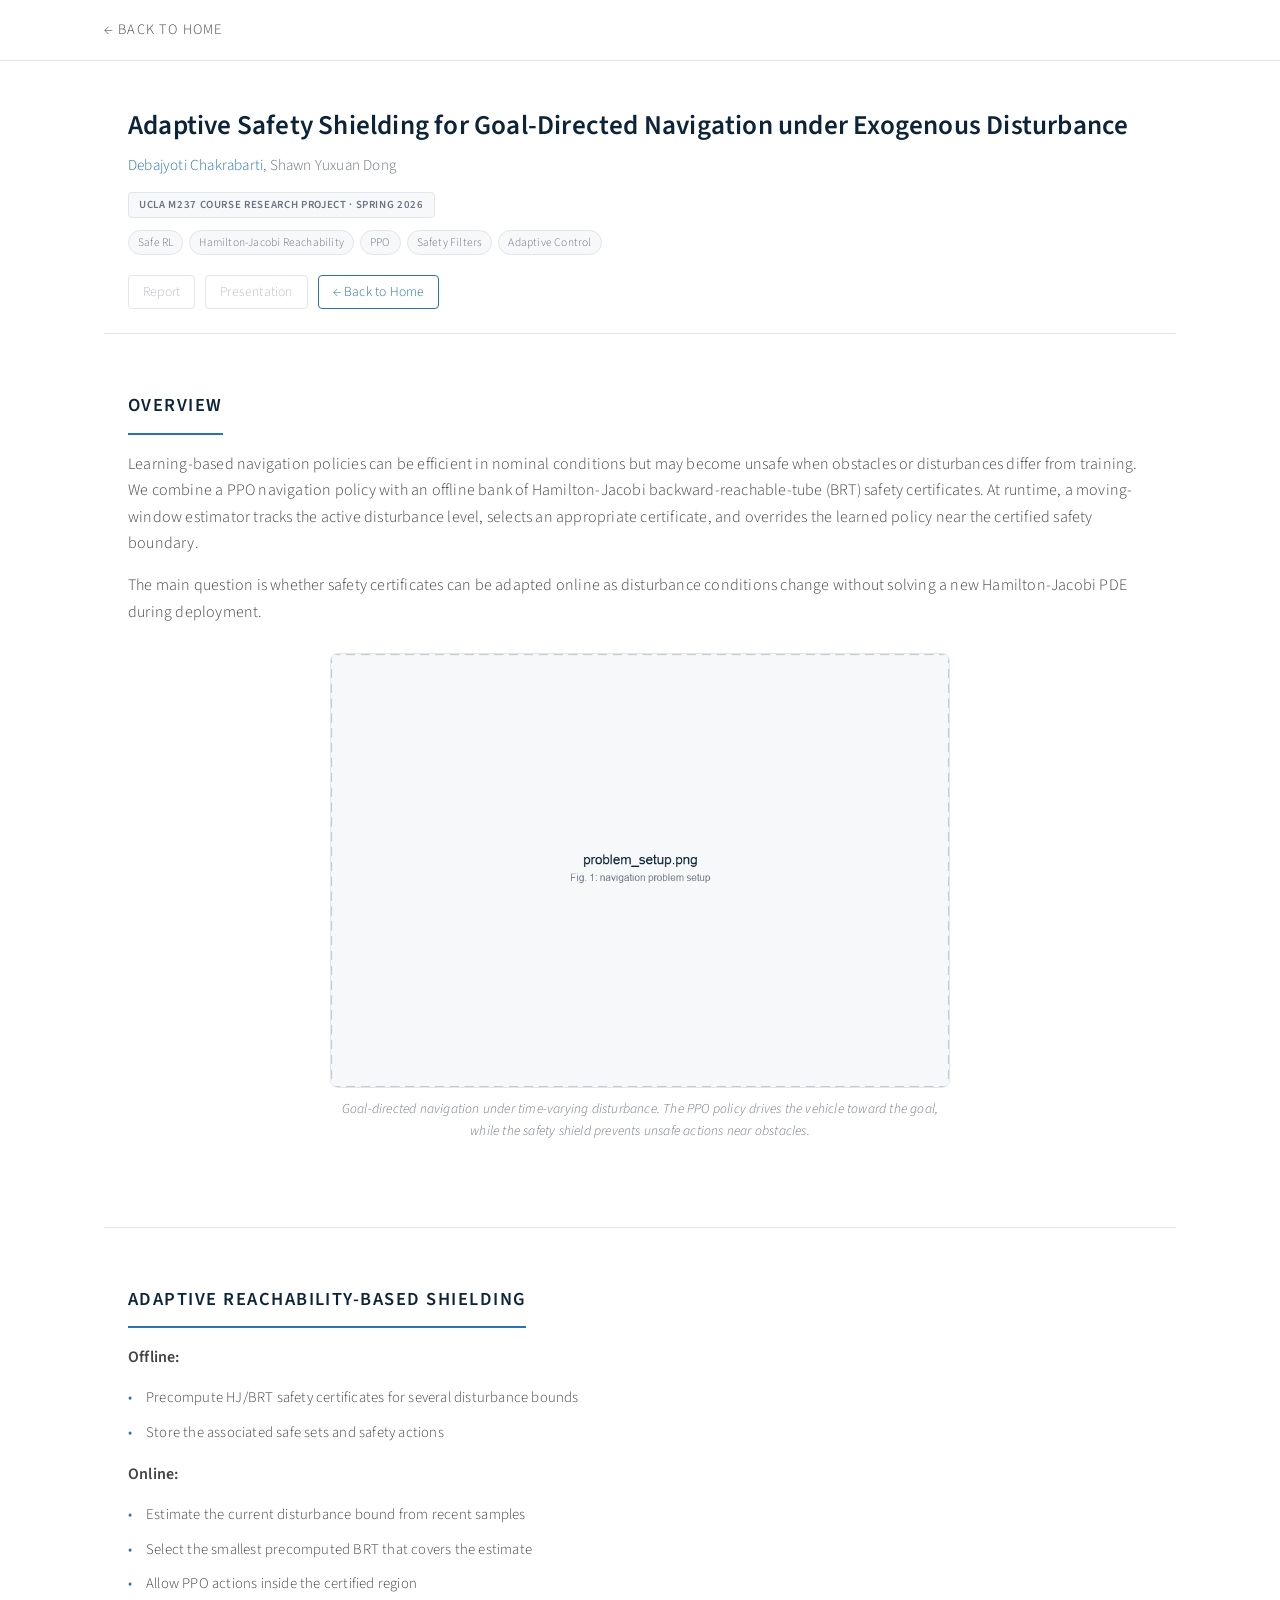
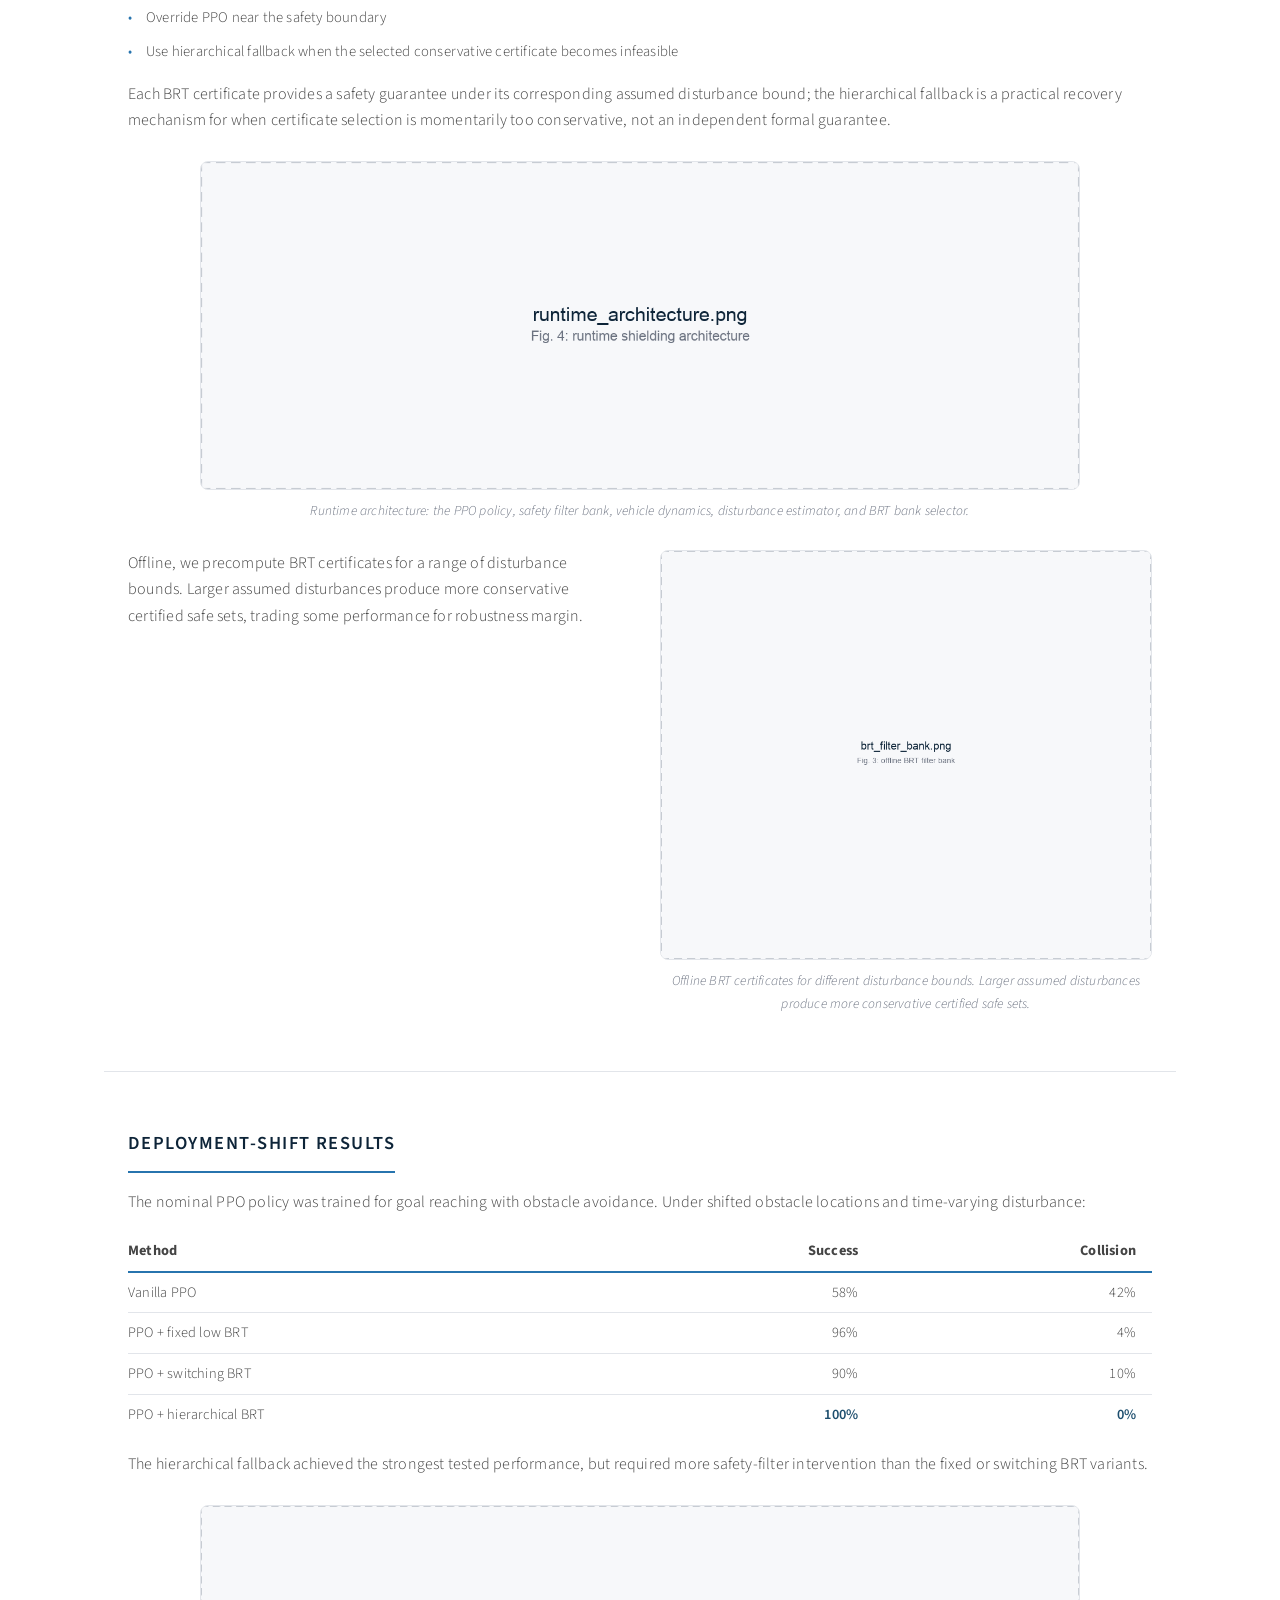
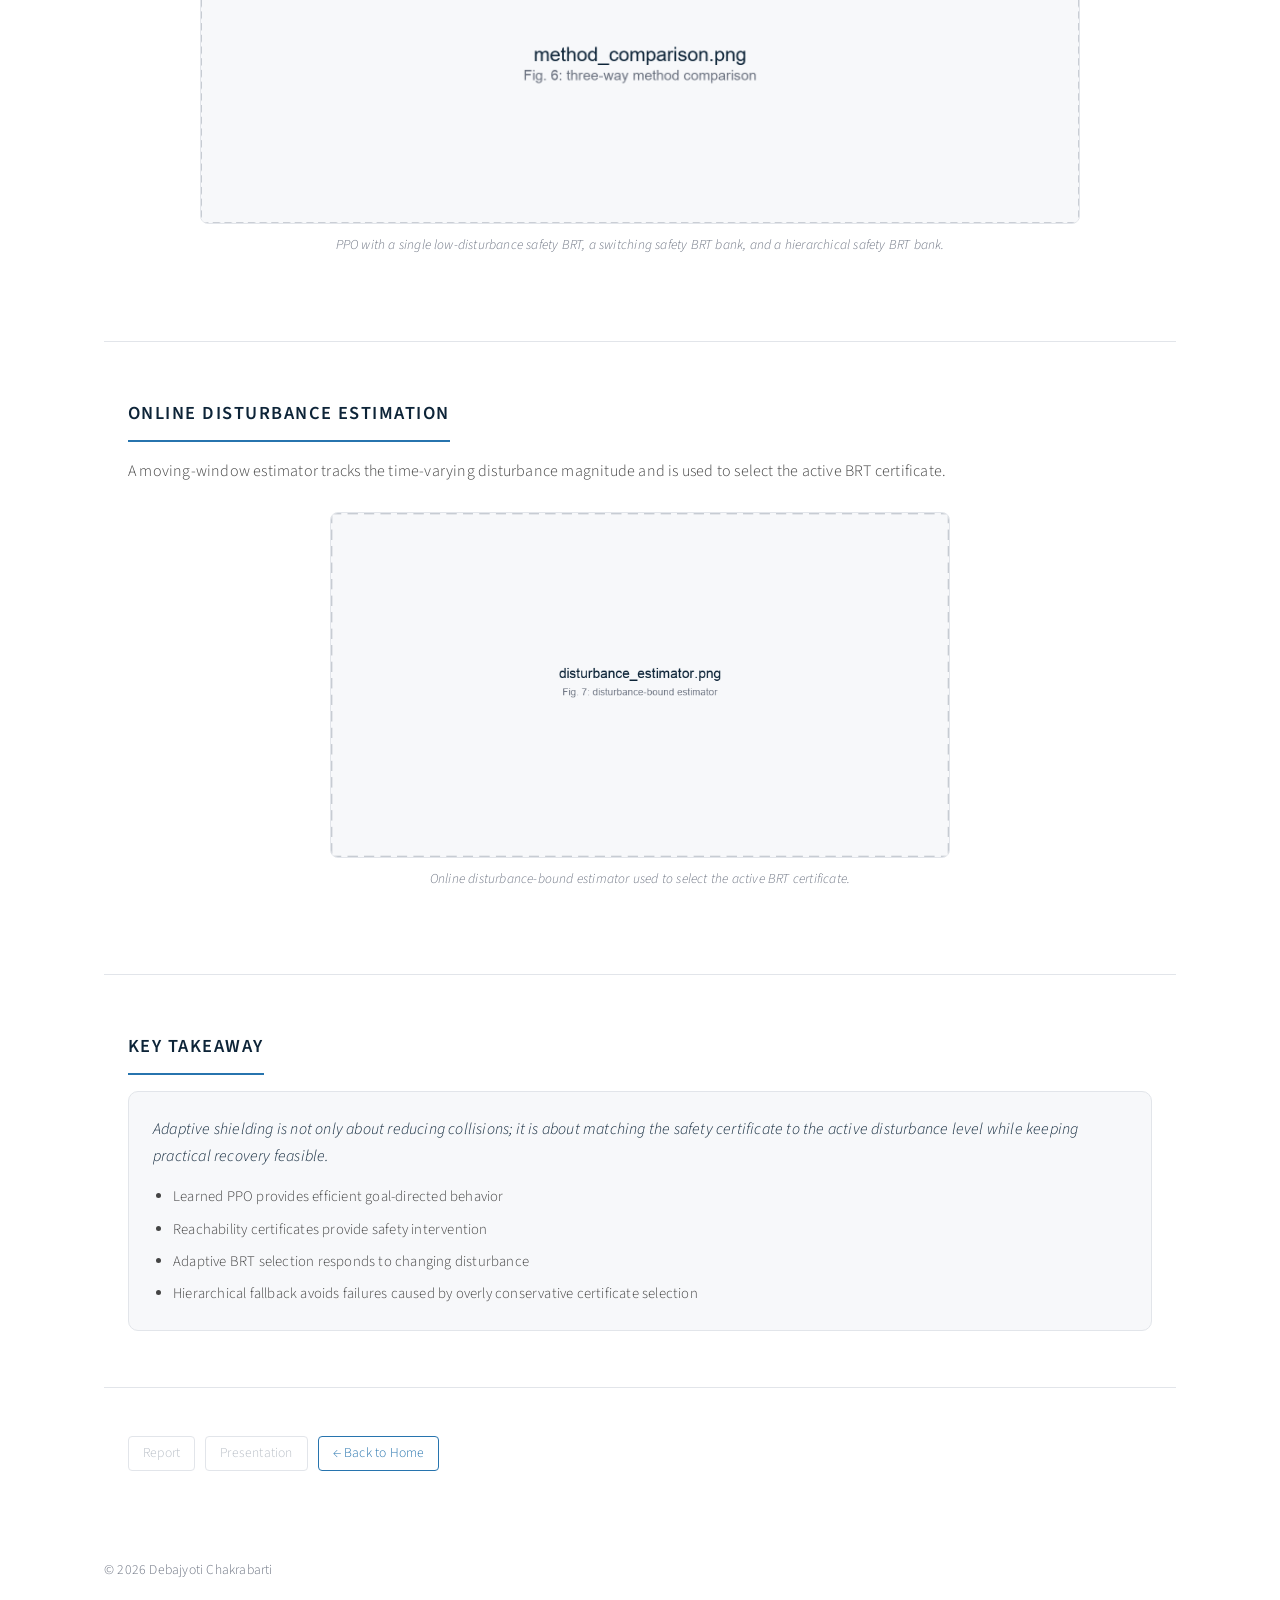
==== projects/adaptive-safety-shielding.html @ 868b8fb8 "Add adaptive safety shielding project page Co-Authored-By: Claude Sonnet 5 <noreply@anthropic.com>" ====
<!DOCTYPE html>
<html lang="en">

<head>
    <meta charset="UTF-8" />
    <meta name="viewport" content="width=device-width, initial-scale=1" />
    <link href="https://fonts.googleapis.com/css2?family=Source+Sans+Pro:wght@200;300;400;600;700;900&display=swap"
        rel="stylesheet">
    <link rel="stylesheet" type="text/css" href="../assets/css/style.css" />
    <title>Adaptive Safety Shielding — Debajyoti Chakrabarti</title>
    <link rel="icon" type="image/x-icon" href="../assets/images/ucla.ico">
</head>

<body>
    <header id="header">
        <nav class="container nav">
            <a href="../index.html">&larr; Back to Home</a>
        </nav>
    </header>

    <main class="container research-main">
        <!-- HERO -->
        <section class="section" style="padding-top: 48px; padding-bottom: 24px;">
            <h1 style="font-size: 1.7em; margin: 0 0 10px 0; line-height: 1.25;">Adaptive Safety Shielding for
                Goal-Directed Navigation under Exogenous Disturbance</h1>
            <p class="sub-role" style="margin-bottom: 14px;"><a href="../index.html#about">Debajyoti
                    Chakrabarti</a>, Shawn Yuxuan Dong</p>
            <div class="feature-heading">
                <span class="badge badge-course">UCLA M237 Course Research Project &middot; Spring 2026</span>
            </div>
            <div class="tag-row" style="margin-top: 12px;">
                <span class="tag">Safe RL</span>
                <span class="tag">Hamilton-Jacobi Reachability</span>
                <span class="tag">PPO</span>
                <span class="tag">Safety Filters</span>
                <span class="tag">Adaptive Control</span>
            </div>
            <div class="btn-row" style="margin-top: 20px;">
                <a href="#" class="btn-link disabled"
                    title="Add assets/docs/projects/adaptive_shielding/report.pdf to enable"
                    onclick="alert('Coming soon'); return false;">Report</a>
                <a href="#" class="btn-link disabled"
                    title="Add assets/docs/projects/adaptive_shielding/presentation.pptx to enable"
                    onclick="alert('Coming soon'); return false;">Presentation</a>
                <a class="btn-link" href="../index.html#projects">&larr; Back to Home</a>
            </div>
        </section>

        <div class="divider"></div>

        <!-- OVERVIEW -->
        <section id="overview" class="section research-section">
            <h2>Overview</h2>
            <p>Learning-based navigation policies can be efficient in nominal conditions but may become unsafe
                when obstacles or disturbances differ from training. We combine a PPO navigation policy with an
                offline bank of Hamilton-Jacobi backward-reachable-tube (BRT) safety certificates. At runtime, a
                moving-window estimator tracks the active disturbance level, selects an appropriate certificate,
                and overrides the learned policy near the certified safety boundary.</p>
            <p>The main question is whether safety certificates can be adapted online as disturbance conditions
                change without solving a new Hamilton-Jacobi PDE during deployment.</p>
            <figure class="research-figure figure-medium">
                <img src="../assets/images/projects/adaptive_shielding/problem_setup.png" class="card-image"
                    alt="Goal-directed navigation under time-varying disturbance: the PPO policy drives the vehicle toward the goal while the safety shield prevents unsafe actions near obstacles." />
                <figcaption class="figure-caption">Goal-directed navigation under time-varying disturbance. The
                    PPO policy drives the vehicle toward the goal, while the safety shield prevents unsafe actions
                    near obstacles.</figcaption>
            </figure>
        </section>

        <div class="divider"></div>

        <!-- METHOD -->
        <section id="method" class="section research-section">
            <h2>Adaptive Reachability-Based Shielding</h2>
            <p><strong>Offline:</strong></p>
            <ul class="simple-list" style="margin-bottom: 16px;">
                <li>Precompute HJ/BRT safety certificates for several disturbance bounds</li>
                <li>Store the associated safe sets and safety actions</li>
            </ul>
            <p><strong>Online:</strong></p>
            <ul class="simple-list">
                <li>Estimate the current disturbance bound from recent samples</li>
                <li>Select the smallest precomputed BRT that covers the estimate</li>
                <li>Allow PPO actions inside the certified region</li>
                <li>Override PPO near the safety boundary</li>
                <li>Use hierarchical fallback when the selected conservative certificate becomes infeasible</li>
            </ul>
            <p style="margin-top: 16px;">Each BRT certificate provides a safety guarantee under its corresponding
                assumed disturbance bound; the hierarchical fallback is a practical recovery mechanism for when
                certificate selection is momentarily too conservative, not an independent formal guarantee.</p>

            <figure class="research-figure">
                <img src="../assets/images/projects/adaptive_shielding/runtime_architecture.png" class="card-image"
                    alt="Runtime shielding architecture: PPO policy, safety shield / filter bank, vehicle dynamics, disturbance estimator, and BRT bank selector." />
                <figcaption class="figure-caption">Runtime architecture: the PPO policy, safety filter bank,
                    vehicle dynamics, disturbance estimator, and BRT bank selector.</figcaption>
            </figure>

            <div class="twocol-grid" style="margin-top: 8px;">
                <div class="twocol-text">
                    <p>Offline, we precompute BRT certificates for a range of disturbance bounds. Larger assumed
                        disturbances produce more conservative certified safe sets, trading some performance for
                        robustness margin.</p>
                </div>
                <div class="twocol-figure">
                    <figure class="research-figure">
                        <img src="../assets/images/projects/adaptive_shielding/brt_filter_bank.png"
                            class="card-image"
                            alt="Offline BRT certificates for different disturbance bounds; larger assumed disturbances produce more conservative certified safe sets." />
                        <figcaption class="figure-caption">Offline BRT certificates for different disturbance
                            bounds. Larger assumed disturbances produce more conservative certified safe
                            sets.</figcaption>
                    </figure>
                </div>
            </div>
        </section>

        <div class="divider"></div>

        <!-- RESULTS -->
        <section id="results" class="section research-section">
            <h2>Deployment-Shift Results</h2>
            <p>The nominal PPO policy was trained for goal reaching with obstacle avoidance. Under shifted
                obstacle locations and time-varying disturbance:</p>
            <div class="results-table-wrap">
                <table class="results-table">
                    <thead>
                        <tr>
                            <th>Method</th>
                            <th>Success</th>
                            <th>Collision</th>
                        </tr>
                    </thead>
                    <tbody>
                        <tr>
                            <td>Vanilla PPO</td>
                            <td>58%</td>
                            <td>42%</td>
                        </tr>
                        <tr>
                            <td>PPO + fixed low BRT</td>
                            <td>96%</td>
                            <td>4%</td>
                        </tr>
                        <tr>
                            <td>PPO + switching BRT</td>
                            <td>90%</td>
                            <td>10%</td>
                        </tr>
                        <tr>
                            <td>PPO + hierarchical BRT</td>
                            <td class="highlight">100%</td>
                            <td class="highlight">0%</td>
                        </tr>
                    </tbody>
                </table>
            </div>
            <p>The hierarchical fallback achieved the strongest tested performance, but required more
                safety-filter intervention than the fixed or switching BRT variants.</p>
            <figure class="research-figure">
                <img src="../assets/images/projects/adaptive_shielding/method_comparison.png" class="card-image"
                    alt="Three-panel comparison of PPO with a single low-disturbance safety BRT, a switching safety BRT bank, and a hierarchical safety BRT bank." />
                <figcaption class="figure-caption">PPO with a single low-disturbance safety BRT, a switching
                    safety BRT bank, and a hierarchical safety BRT bank.</figcaption>
            </figure>
        </section>

        <div class="divider"></div>

        <!-- DISTURBANCE ESTIMATION -->
        <section id="estimation" class="section research-section">
            <h2>Online Disturbance Estimation</h2>
            <p>A moving-window estimator tracks the time-varying disturbance magnitude and is used to select the
                active BRT certificate.</p>
            <figure class="research-figure figure-medium">
                <img src="../assets/images/projects/adaptive_shielding/disturbance_estimator.png"
                    class="card-image" alt="Online disturbance-bound estimator tracking the time-varying disturbance magnitude." />
                <figcaption class="figure-caption">Online disturbance-bound estimator used to select the active
                    BRT certificate.</figcaption>
            </figure>
        </section>

        <div class="divider"></div>

        <!-- KEY TAKEAWAY -->
        <section id="takeaway" class="section research-section">
            <h2>Key Takeaway</h2>
            <div class="callout">
                <p style="margin: 0 0 16px 0; font-style: italic; color: var(--navy-dark);">Adaptive shielding is
                    not only about reducing collisions; it is about matching the safety certificate to the active
                    disturbance level while keeping practical recovery feasible.</p>
                <ul>
                    <li>Learned PPO provides efficient goal-directed behavior</li>
                    <li>Reachability certificates provide safety intervention</li>
                    <li>Adaptive BRT selection responds to changing disturbance</li>
                    <li>Hierarchical fallback avoids failures caused by overly conservative certificate
                        selection</li>
                </ul>
            </div>
        </section>

        <div class="divider"></div>

        <section class="section research-section" style="padding-top: 32px;">
            <div class="btn-row">
                <a href="#" class="btn-link disabled"
                    title="Add assets/docs/projects/adaptive_shielding/report.pdf to enable"
                    onclick="alert('Coming soon'); return false;">Report</a>
                <a href="#" class="btn-link disabled"
                    title="Add assets/docs/projects/adaptive_shielding/presentation.pptx to enable"
                    onclick="alert('Coming soon'); return false;">Presentation</a>
                <a class="btn-link" href="../index.html#projects">&larr; Back to Home</a>
            </div>
        </section>
    </main>

    <footer class="container footer">
        <p>&copy; 2026 Debajyoti Chakrabarti</p>
    </footer>
</body>

</html>
---- assets/css/style.css ----
:root {
    --grey: #444;
    --grey-light: #6b7280;
    --border: #e2e5ea;
    --surface: #f7f8fa;
    --navy-dark: #0d2438;
    --navy: #1d4e6e;
    --accent: #2774ae; /* UCLA blue */
    --max-width: 1120px;
}

* {
    box-sizing: border-box;
}

html, body {
    margin: 0;
    padding: 0;
}

body {
    font-family: 'Source Sans Pro', sans-serif;
    font-weight: 300;
    letter-spacing: 0.2px;
    color: var(--grey);
    line-height: 1.65;
    background: #fff;
}

p {
    margin: 0 0 1em 0;
}

a {
    text-decoration: none;
    color: var(--accent);
}

a:hover {
    text-decoration: underline;
}

h1, h2 {
    font-weight: 600;
    color: var(--navy-dark);
    letter-spacing: 0.2px;
}

b, strong {
    font-weight: 600;
}

.container {
    max-width: var(--max-width);
    margin: 0 auto;
    padding: 0 24px;
}

/**************************************************/

#header {
    position: sticky;
    top: 0;
    z-index: 999;
    background: rgba(255, 255, 255, 0.85);
    backdrop-filter: blur(8px);
    border-bottom: 1px solid var(--border);
}

.nav {
    display: flex;
    align-items: center;
    gap: 28px;
    height: 60px;
    flex-wrap: wrap;
}

.nav a, .nav .nav-disabled {
    font-size: 0.9em;
    text-transform: uppercase;
    letter-spacing: 0.08em;
    color: var(--grey);
    transition: color 0.2s ease;
}

.nav a:hover {
    color: var(--accent);
    text-decoration: none;
}

.nav-disabled {
    color: #b7bcc4;
    cursor: default;
}

/**************************************************/

.hero {
    display: flex;
    align-items: flex-start;
    gap: 48px;
    padding: 72px 0 48px 0;
}

.avatar-placeholder {
    flex: 0 0 auto;
    width: 220px;
    height: 220px;
    border-radius: 50%;
    background: var(--navy);
    color: #fff;
    display: flex;
    align-items: center;
    justify-content: center;
    font-size: 2.4em;
    font-weight: 600;
    letter-spacing: 0.05em;
    overflow: hidden;
}

.avatar-img {
    width: 100%;
    height: 100%;
    object-fit: cover;
    object-position: 50% 12%;
    display: block;
}

.hero-content {
    flex: 1 1 auto;
    min-width: 0;
}

.hero h1 {
    font-size: 2.4em;
    margin: 0 0 8px 0;
    line-height: 1.15;
}

.role {
    font-size: 1.1em;
    color: var(--navy);
    font-weight: 400;
    margin: 0 0 4px 0;
}

.sub-role {
    font-size: 0.95em;
    color: var(--grey-light);
    margin: 0 0 20px 0;
}

.tagline {
    font-size: 1.2em;
    font-style: italic;
    color: var(--navy-dark);
    border-left: 3px solid var(--accent);
    padding-left: 14px;
    margin: 0 0 28px 0;
}

.contact-row {
    display: flex;
    flex-wrap: wrap;
    gap: 12px;
    margin-top: 20px;
}

.pill {
    display: inline-block;
    padding: 6px 16px;
    border: 1px solid var(--border);
    border-radius: 999px;
    font-size: 0.9em;
    color: var(--navy);
}

.pill:hover {
    border-color: var(--accent);
    text-decoration: none;
    background: var(--surface);
}

.pill.nav-disabled {
    color: #b7bcc4;
    border-color: var(--border);
}

.pill.nav-disabled:hover {
    background: none;
    border-color: var(--border);
}

/**************************************************/

.divider {
    max-width: var(--max-width);
    margin: 0 auto;
    border-bottom: 1px solid var(--border);
}

.section {
    max-width: var(--max-width);
    margin: 0 auto;
    padding: 56px 24px;
}

.section h2 {
    font-size: 1.15em;
    text-transform: uppercase;
    letter-spacing: 0.08em;
    margin: 0 0 24px 0;
    padding-bottom: 12px;
    border-bottom: 2px solid var(--accent);
    display: inline-block;
}

.placeholder-note {
    color: var(--grey-light);
    font-style: italic;
}

/**************************************************/
/* Publications, Service, Honors: subtle subheadings, compact lists */

.pub-subheading {
    font-size: 0.8em;
    text-transform: uppercase;
    letter-spacing: 0.08em;
    color: var(--grey-light);
    font-weight: 600;
    margin: 28px 0 12px 0;
}

.pub-subheading:first-of-type {
    margin-top: 0;
}

.pub-list {
    list-style: none;
    counter-reset: pub-counter;
    margin: 0;
    padding: 0;
    display: flex;
    flex-direction: column;
    gap: 14px;
}

.pub-list li {
    counter-increment: pub-counter;
    position: relative;
    padding-left: 26px;
    font-size: 0.92em;
    line-height: 1.6;
    color: var(--grey);
}

.pub-list li::before {
    content: counter(pub-counter) ".";
    position: absolute;
    left: 0;
    top: 0;
    color: var(--grey-light);
    font-weight: 600;
    font-size: 0.9em;
}

.pub-venue {
    color: var(--navy);
    font-weight: 500;
}

.pub-link {
    font-size: 0.85em;
    color: var(--accent);
    margin-left: 2px;
}

.pub-link.disabled {
    color: #b9bfc7;
    cursor: default;
}

.pub-scholar {
    margin: 24px 0 0 0;
    font-size: 0.92em;
}

.simple-list {
    list-style: none;
    margin: 0;
    padding: 0;
    display: flex;
    flex-direction: column;
    gap: 10px;
}

.simple-list li {
    position: relative;
    padding-left: 18px;
    font-size: 0.92em;
    color: var(--grey);
}

.simple-list li::before {
    content: "\2022";
    position: absolute;
    left: 0;
    color: var(--accent);
}

/**************************************************/
/* Education: compact 3-column timeline */

.section-compact {
    padding: 32px 24px;
}

.education-list {
    display: flex;
    flex-direction: column;
    border-top: 1px solid var(--border);
}

.edu-row {
    display: grid;
    grid-template-columns: 1.3fr 1.7fr auto;
    align-items: baseline;
    gap: 16px;
    padding: 14px 0;
    border-bottom: 1px solid var(--border);
}

.edu-institution {
    font-weight: 600;
    color: var(--navy-dark);
    font-size: 0.95em;
}

.edu-institution a {
    color: var(--accent);
}

.edu-degree {
    color: var(--grey);
    font-size: 0.9em;
}

.edu-year {
    color: var(--navy);
    font-size: 0.85em;
    font-weight: 600;
    text-align: right;
    white-space: nowrap;
}

/**************************************************/
/* Shared card elements: badges, tags, buttons, image placeholders */

.badge {
    display: inline-block;
    font-size: 0.68em;
    text-transform: uppercase;
    letter-spacing: 0.06em;
    font-weight: 600;
    padding: 3px 10px;
    border-radius: 4px;
    white-space: nowrap;
}

.badge-ongoing {
    color: var(--navy);
    border: 1px solid var(--accent);
    background: #fff;
}

.badge-accepted {
    color: #fff;
    background: var(--navy);
}

.badge-course {
    color: var(--grey-light);
    border: 1px solid var(--border);
    background: var(--surface);
}

.tag-row {
    display: flex;
    flex-wrap: wrap;
    gap: 6px;
    margin-bottom: 14px;
}

.tag {
    font-size: 0.72em;
    color: var(--grey-light);
    background: var(--surface);
    border: 1px solid var(--border);
    padding: 2px 9px;
    border-radius: 999px;
}

.highlight-line {
    font-size: 0.85em;
    color: var(--grey-light);
    margin-top: 4px;
}

.highlight-line strong {
    color: var(--navy);
}

.btn-row {
    display: flex;
    flex-wrap: wrap;
    gap: 10px;
    margin-top: 16px;
}

.btn-link {
    font-size: 0.85em;
    padding: 5px 14px;
    border: 1px solid var(--accent);
    border-radius: 4px;
    color: var(--accent);
    transition: background 0.2s ease;
}

a.btn-link:hover {
    background: var(--surface);
    text-decoration: none;
}

.btn-link.disabled {
    color: #b9bfc7;
    border-color: var(--border);
    cursor: default;
}

.img-placeholder {
    width: 100%;
    aspect-ratio: 4 / 3;
    background: var(--surface);
    border: 1px dashed var(--border);
    border-radius: 8px;
    display: flex;
    align-items: center;
    justify-content: center;
    color: var(--grey-light);
    font-size: 0.8em;
    text-align: center;
}

/* Real project/research figures: natural aspect ratio, no cropping, no fixed height */
.card-image {
    display: block;
    width: 100%;
    height: auto;
    max-width: 100%;
    border: 1px solid var(--border);
    border-radius: 8px;
}

/**************************************************/
/* Current Research: large horizontal feature cards */

.feature-grid {
    display: flex;
    flex-direction: column;
    gap: 32px;
}

.feature-card {
    display: flex;
    align-items: flex-start;
    gap: 32px;
    padding: 28px;
    border: 1px solid var(--border);
    border-radius: 10px;
    background: #fff;
}

.feature-media {
    flex: 0 0 320px;
}

/* Widen the media column for extra-wide/short figures (e.g. wide banner diagrams) */
.feature-media.is-wide {
    flex: 0 0 480px;
}

/* Only the "coming soon" mock box needs a fixed height; real images (.card-image) size naturally */
.feature-media .img-placeholder {
    aspect-ratio: auto;
    height: 240px;
}

.feature-body {
    flex: 1;
    min-width: 0;
}

.feature-heading {
    display: flex;
    align-items: baseline;
    flex-wrap: wrap;
    gap: 10px;
    margin-bottom: 10px;
}

.feature-heading h3 {
    margin: 0;
    font-size: 1.25em;
    font-weight: 600;
    color: var(--navy-dark);
}

/**************************************************/
/* Selected Robotics & Learning Projects: compact grid */

.project-grid {
    display: grid;
    grid-template-columns: repeat(2, 1fr);
    gap: 24px;
}

.project-card {
    display: flex;
    flex-direction: column;
    border: 1px solid var(--border);
    border-radius: 10px;
    background: #fff;
    overflow: hidden;
}

.project-card .img-placeholder {
    aspect-ratio: 16 / 9;
    border-radius: 0;
    border-width: 0 0 1px 0;
}

/* Real project figures: edge-to-edge, natural aspect ratio, no cropping */
.project-card .card-image {
    border: none;
    border-bottom: 1px solid var(--border);
    border-radius: 0;
}

.project-card-body {
    padding: 18px 20px;
    display: flex;
    flex-direction: column;
    gap: 8px;
}

.project-card-body h3 {
    margin: 0;
    font-size: 1.05em;
    font-weight: 600;
    color: var(--navy-dark);
}

.status-line {
    font-size: 0.72em;
    text-transform: uppercase;
    letter-spacing: 0.06em;
    color: var(--grey-light);
    margin: 0;
}

.project-card-body p {
    font-size: 0.92em;
    margin: 0;
}

.stat-compare {
    margin-top: 8px;
    border-top: 1px solid var(--border);
    padding-top: 10px;
    display: flex;
    flex-direction: column;
    gap: 4px;
}

.stat-row {
    display: flex;
    justify-content: space-between;
    gap: 12px;
    font-size: 0.85em;
}

.stat-label {
    color: var(--grey-light);
}

.stat-value {
    font-weight: 600;
    color: var(--grey);
}

.stat-value.stat-highlight {
    color: var(--navy);
}

/**************************************************/

.footer {
    padding: 32px 24px 48px 24px;
    color: var(--grey-light);
    font-size: 0.85em;
}

.footer p {
    margin: 0;
}

/**************************************************/

@media (max-width: 700px) {
    .hero {
        flex-direction: column;
        align-items: center;
        text-align: center;
        padding: 48px 0 32px 0;
    }

    .contact-row {
        justify-content: center;
    }

    .tagline {
        text-align: left;
    }

    .nav {
        gap: 16px;
        height: auto;
        padding: 12px 0;
    }

    .section {
        padding: 40px 24px;
    }

    .section-compact {
        padding: 28px 24px;
    }

    .edu-row {
        grid-template-columns: 1fr;
        gap: 2px;
        padding: 12px 0;
    }

    .edu-year {
        text-align: left;
        color: var(--grey-light);
    }
}

@media (max-width: 800px) {
    .feature-card {
        flex-direction: column;
    }

    .feature-media,
    .feature-media.is-wide {
        flex: none;
    }

    .feature-media .img-placeholder {
        height: 180px;
    }

    .project-grid {
        grid-template-columns: 1fr;
    }

    .twocol-grid {
        flex-direction: column;
    }

    .stage-row {
        flex-direction: column;
    }

    .figure-pair {
        flex-direction: column;
    }
}

/**************************************************/
/* Research project pages (e.g. projects/paying-for-space.html) */

.research-main .section {
    max-width: 1180px;
}

.research-abstract {
    max-width: 880px;
    margin: 0 auto;
}

.research-section h2 {
    margin-bottom: 16px;
}

.research-figure {
    max-width: 880px;
    margin: 28px auto;
}

.research-figure.figure-narrow {
    max-width: 480px;
    margin-left: auto;
    margin-right: auto;
}

.research-figure.figure-xs {
    max-width: 340px;
    margin-left: auto;
    margin-right: auto;
}

.research-figure.figure-medium {
    max-width: 620px;
    margin-left: auto;
    margin-right: auto;
}

.figure-caption {
    font-size: 0.85em;
    color: var(--grey-light);
    font-style: italic;
    text-align: center;
    margin: 10px 0 0 0;
}

.twocol-grid {
    display: flex;
    gap: 40px;
    align-items: flex-start;
}

.twocol-text,
.twocol-figure {
    flex: 1;
    min-width: 0;
}

.twocol-figure .research-figure {
    margin: 0;
}

.figure-pair {
    display: flex;
    gap: 32px;
    align-items: flex-start;
}

.figure-pair .research-figure {
    flex: 1 1 320px;
    min-width: 0;
    margin: 0;
}

.stage-row {
    display: flex;
    gap: 20px;
    margin: 24px 0 32px 0;
}

.stage-card {
    flex: 1;
    background: var(--surface);
    border: 1px solid var(--border);
    border-radius: 10px;
    padding: 20px;
    text-align: center;
}

.stage-number {
    font-size: 0.72em;
    text-transform: uppercase;
    letter-spacing: 0.08em;
    color: var(--accent);
    font-weight: 700;
    margin-bottom: 8px;
}

.stage-card p {
    margin: 0;
    font-size: 0.92em;
    color: var(--grey);
}

.callout {
    background: var(--surface);
    border: 1px solid var(--border);
    border-radius: 10px;
    padding: 24px;
}

.callout h3 {
    margin: 0 0 12px 0;
    font-size: 1em;
    color: var(--navy-dark);
}

.callout ul {
    margin: 0;
    padding-left: 20px;
}

.callout li {
    margin-bottom: 8px;
    font-size: 0.92em;
    color: var(--grey);
}

.callout li:last-child {
    margin-bottom: 0;
}

.results-table-wrap {
    overflow-x: auto;
    margin: 16px 0;
}

.results-table {
    border-collapse: collapse;
    font-size: 0.9em;
    min-width: 420px;
    width: 100%;
}

.results-table caption {
    caption-side: bottom;
    text-align: left;
    color: var(--grey-light);
    font-size: 0.85em;
    padding-top: 8px;
}

.results-table th {
    text-align: right;
    padding: 8px 16px;
    border-bottom: 2px solid var(--accent);
}

.results-table th:first-child,
.results-table td:first-child {
    text-align: left;
    padding-left: 0;
}

.results-table td {
    text-align: right;
    padding: 8px 16px;
    border-bottom: 1px solid var(--border);
}

.results-table tr:last-child td {
    border-bottom: none;
}

.results-table .highlight {
    font-weight: 600;
    color: var(--navy);
}
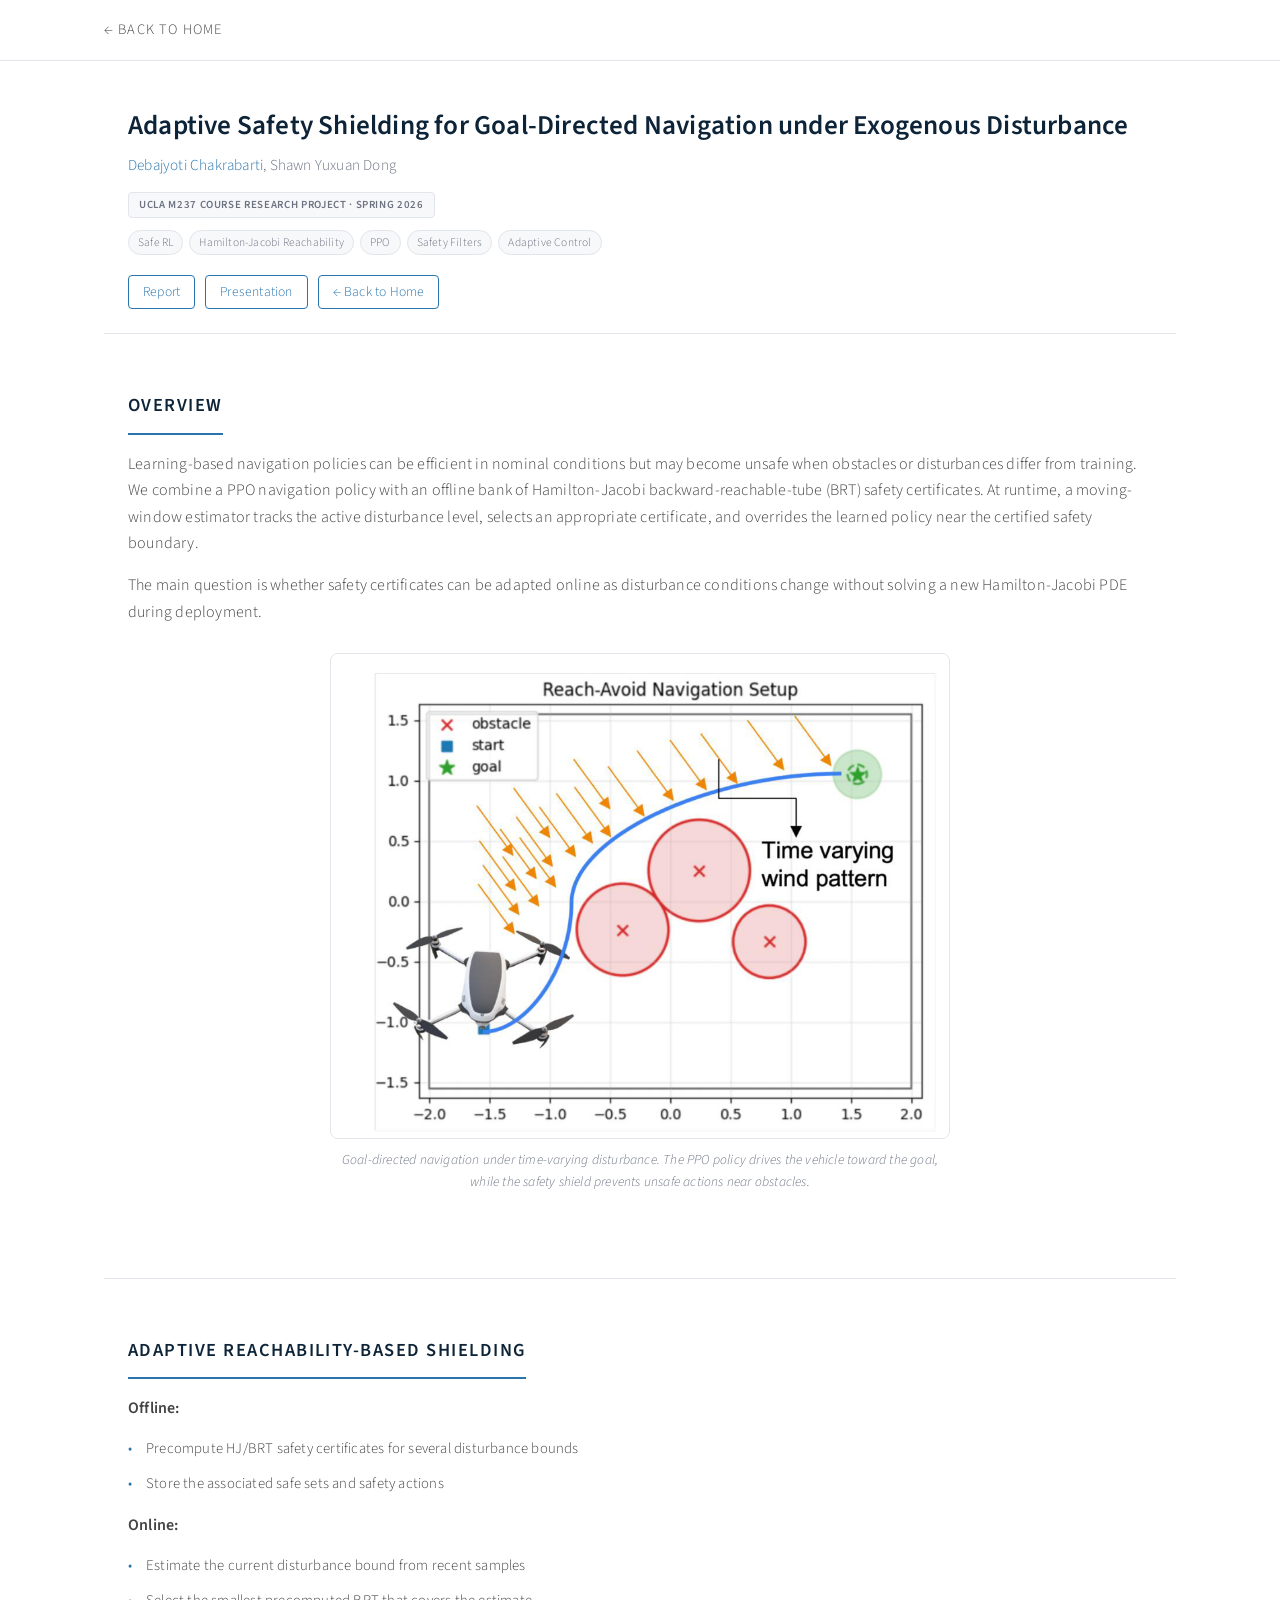
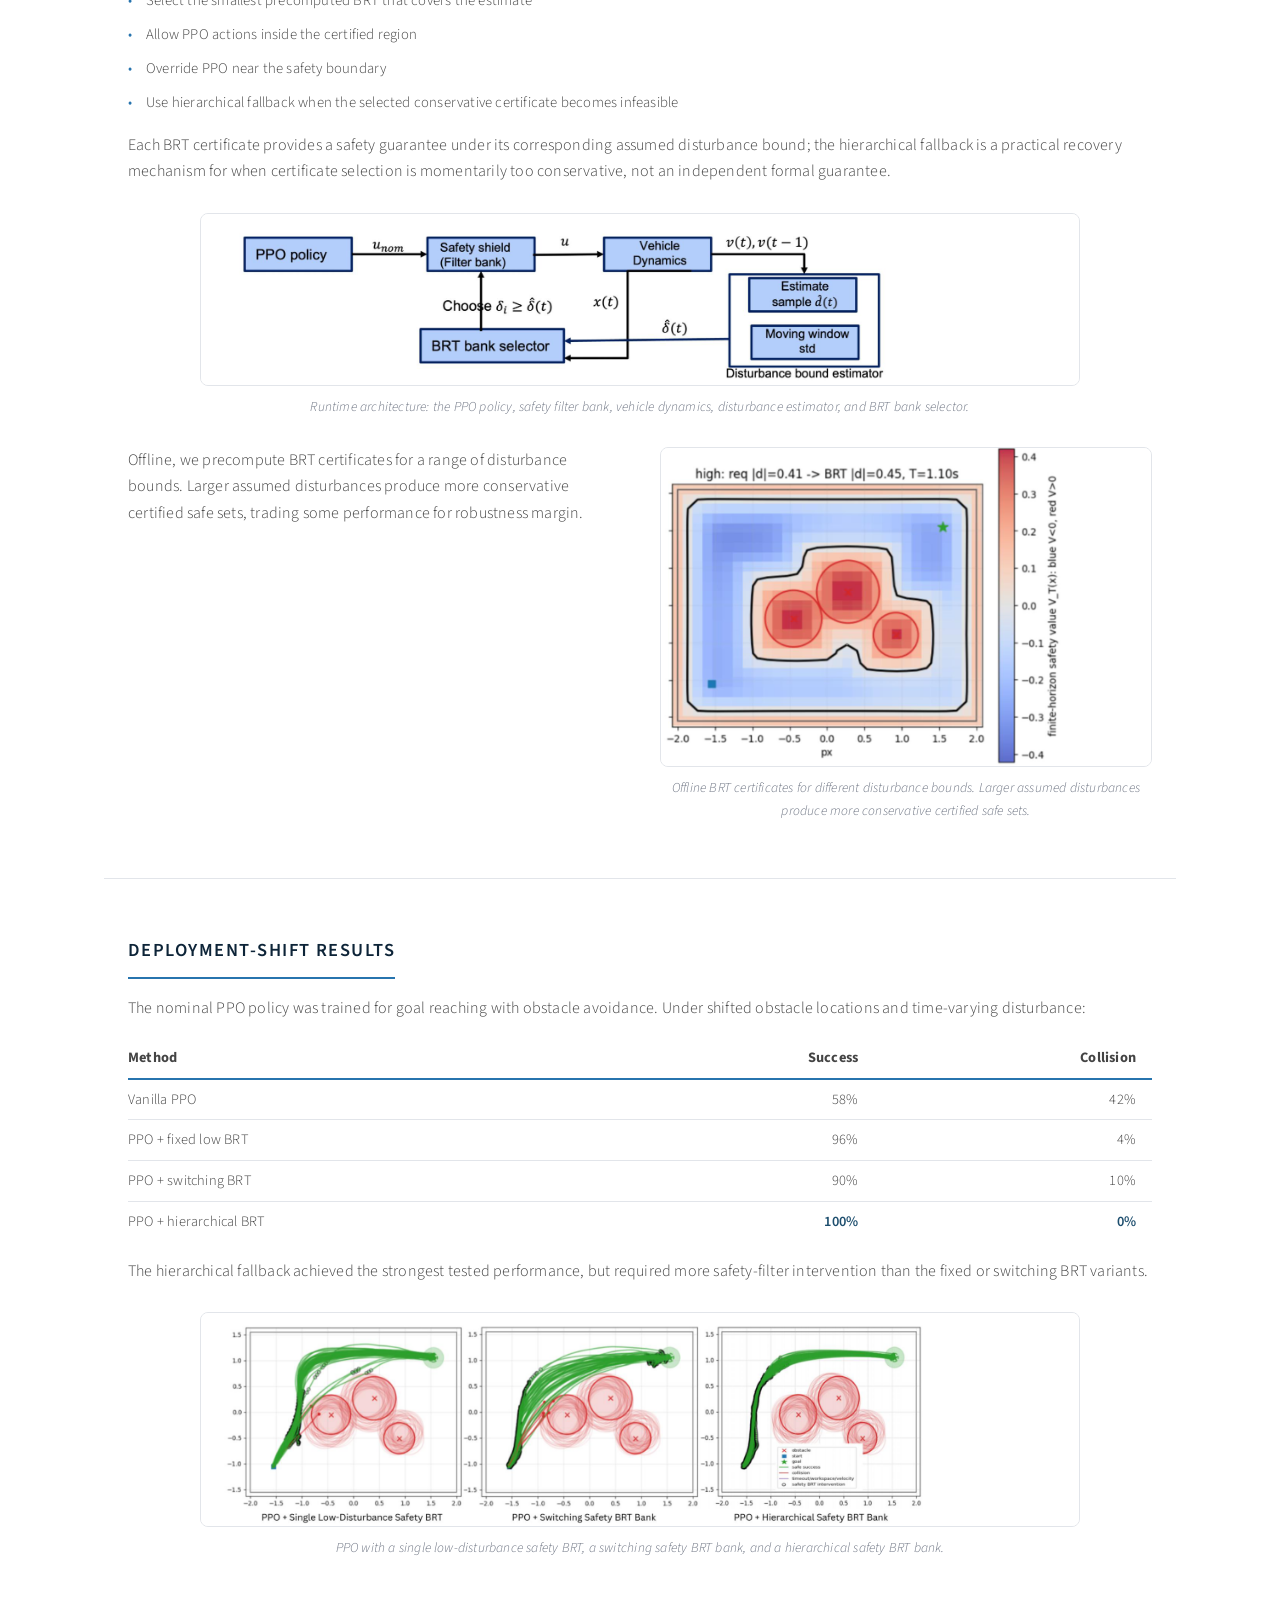
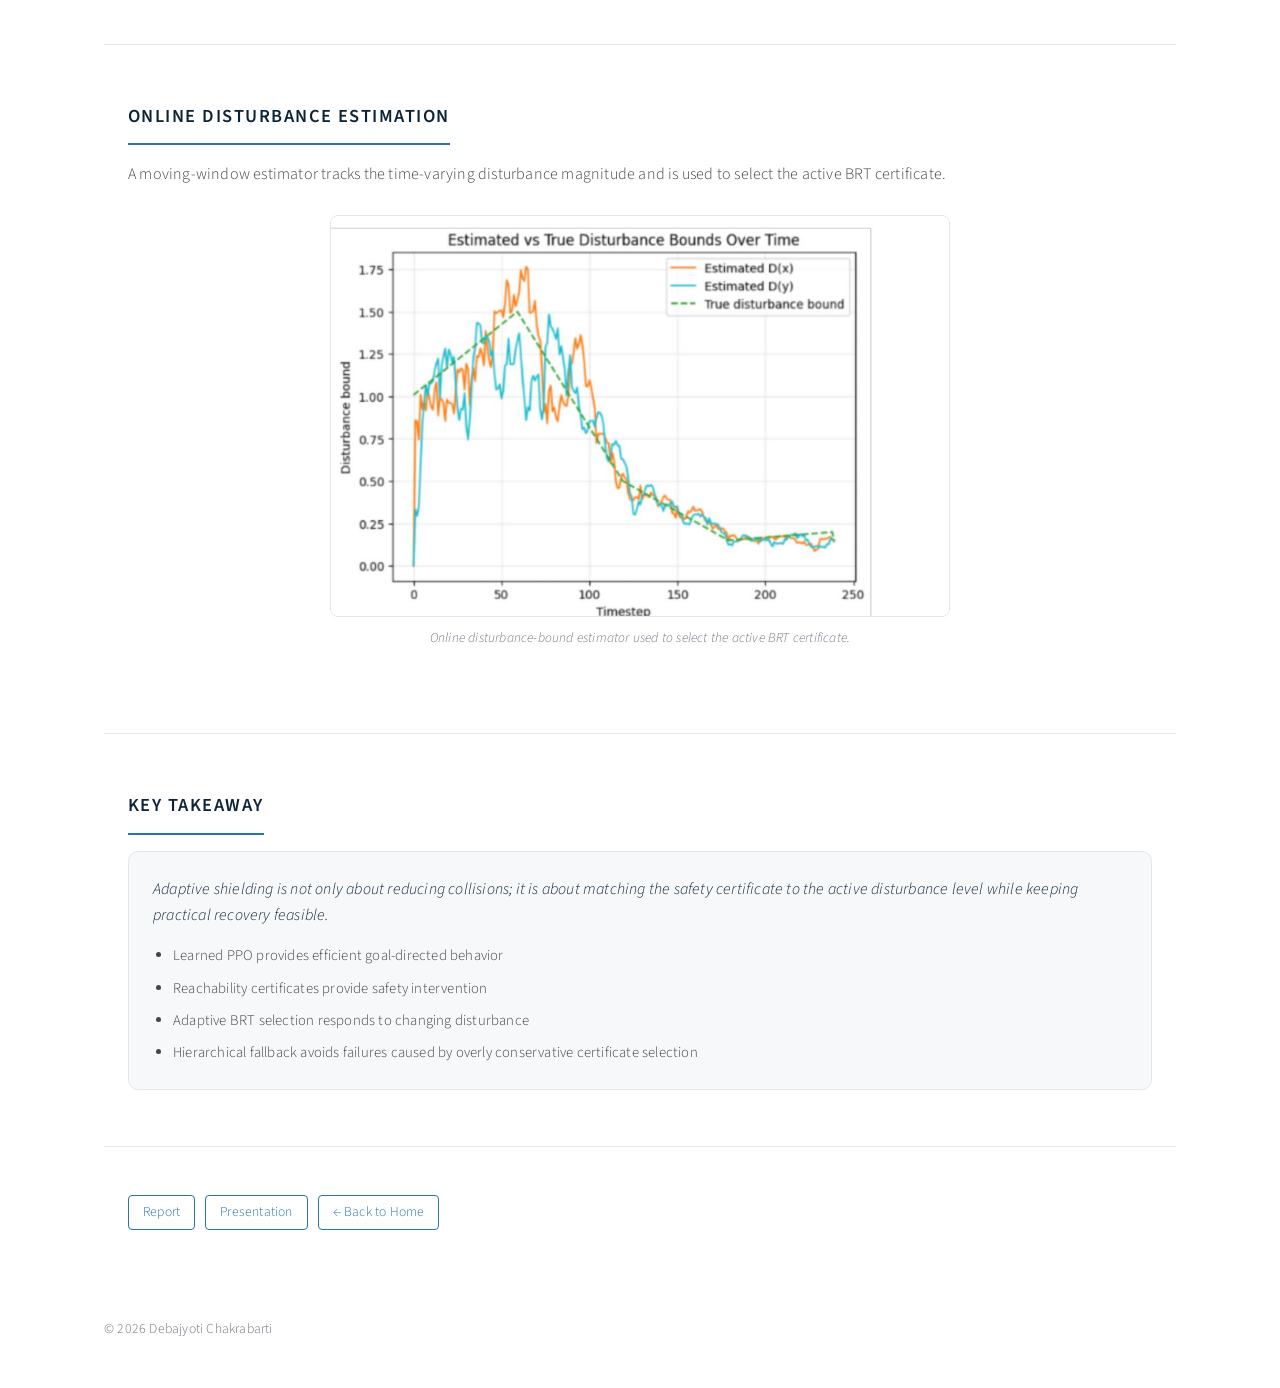
==== commit 6adbf1bc: "Replace placeholder figures with real crops from the report Extracts Fig. 1, 3, 4, 6, and 7 from the" ====
--- a/projects/adaptive-safety-shielding.html
+++ b/projects/adaptive-safety-shielding.html
@@ -36,12 +36,10 @@
                 <span class="tag">Adaptive Control</span>
             </div>
             <div class="btn-row" style="margin-top: 20px;">
-                <a href="#" class="btn-link disabled"
-                    title="Add assets/docs/projects/adaptive_shielding/report.pdf to enable"
-                    onclick="alert('Coming soon'); return false;">Report</a>
-                <a href="#" class="btn-link disabled"
-                    title="Add assets/docs/projects/adaptive_shielding/presentation.pptx to enable"
-                    onclick="alert('Coming soon'); return false;">Presentation</a>
+                <a class="btn-link" href="../assets/docs/projects/adaptive_shielding/report.pdf" target="_blank"
+                    rel="noopener">Report</a>
+                <a class="btn-link" href="../assets/docs/projects/adaptive_shielding/presentation.pptx"
+                    target="_blank" rel="noopener">Presentation</a>
                 <a class="btn-link" href="../index.html#projects">&larr; Back to Home</a>
             </div>
         </section>
@@ -203,12 +201,10 @@
 
         <section class="section research-section" style="padding-top: 32px;">
             <div class="btn-row">
-                <a href="#" class="btn-link disabled"
-                    title="Add assets/docs/projects/adaptive_shielding/report.pdf to enable"
-                    onclick="alert('Coming soon'); return false;">Report</a>
-                <a href="#" class="btn-link disabled"
-                    title="Add assets/docs/projects/adaptive_shielding/presentation.pptx to enable"
-                    onclick="alert('Coming soon'); return false;">Presentation</a>
+                <a class="btn-link" href="../assets/docs/projects/adaptive_shielding/report.pdf" target="_blank"
+                    rel="noopener">Report</a>
+                <a class="btn-link" href="../assets/docs/projects/adaptive_shielding/presentation.pptx"
+                    target="_blank" rel="noopener">Presentation</a>
                 <a class="btn-link" href="../index.html#projects">&larr; Back to Home</a>
             </div>
         </section>
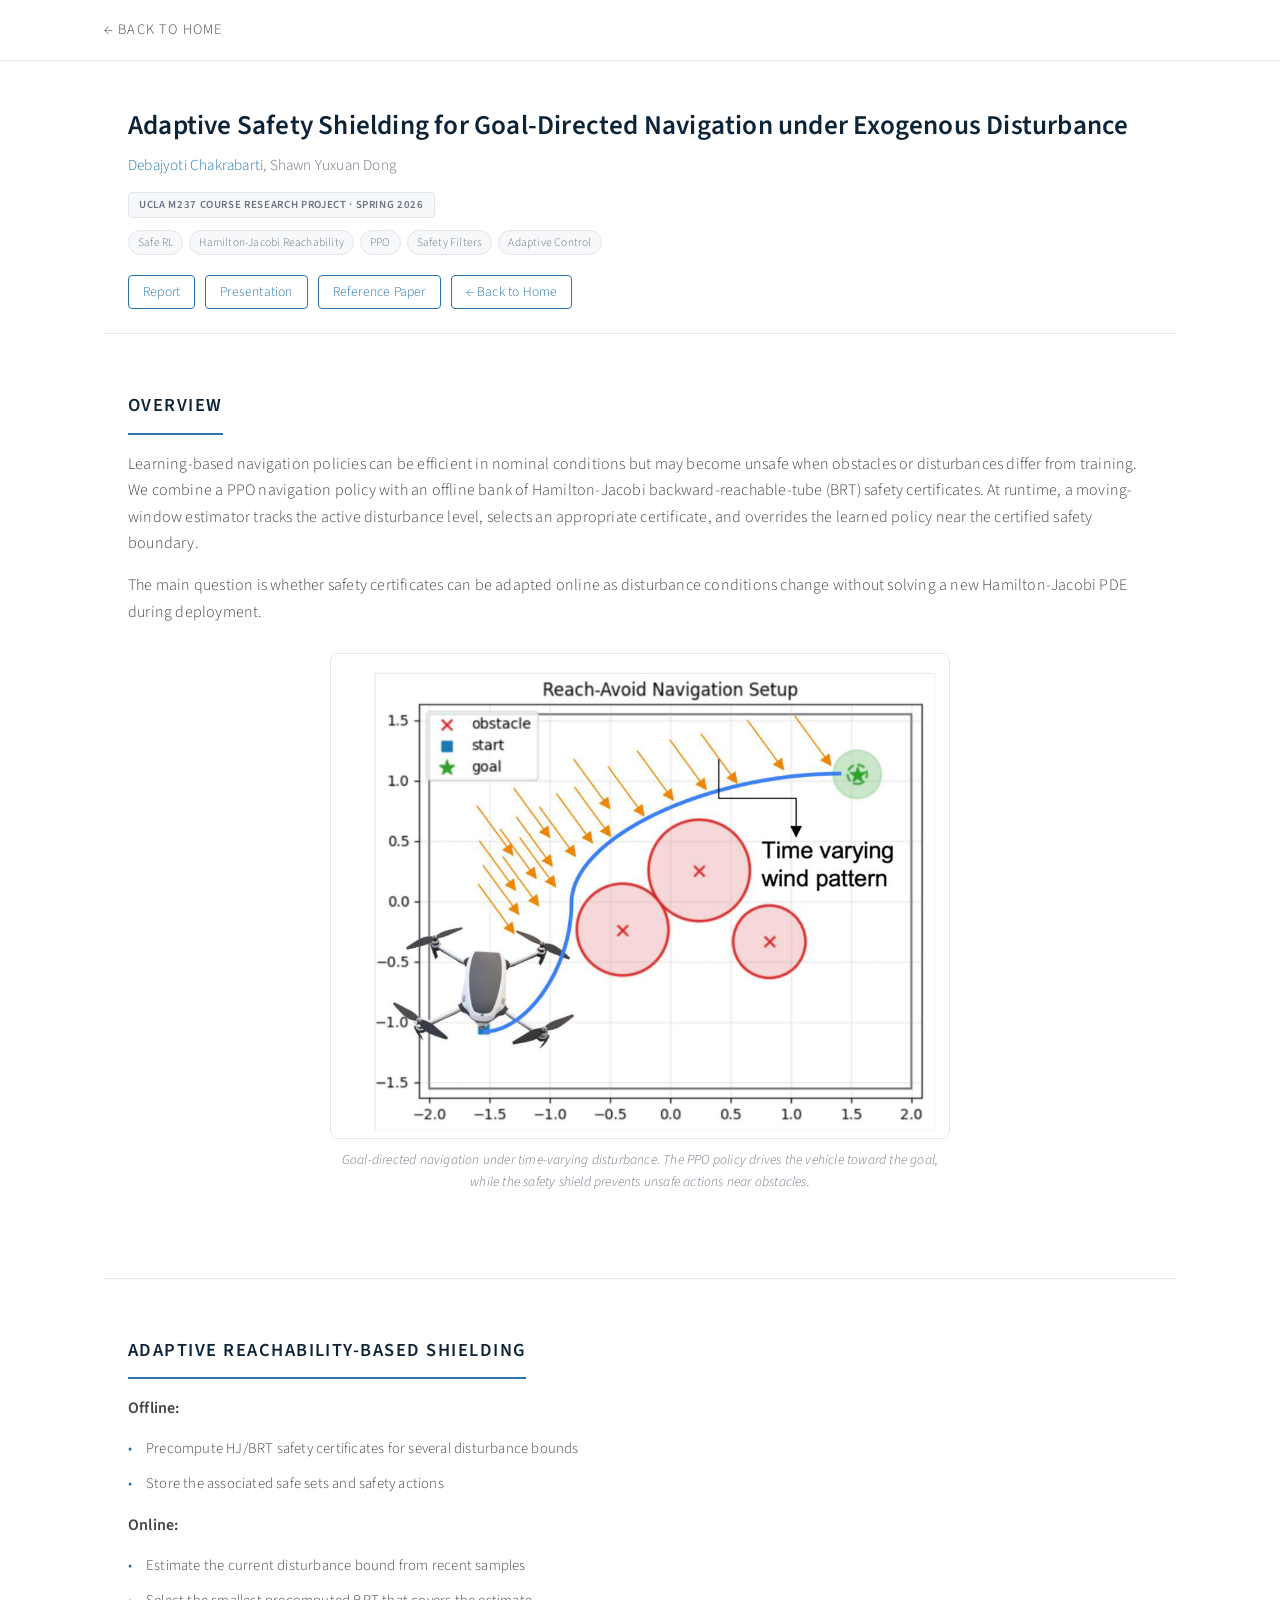
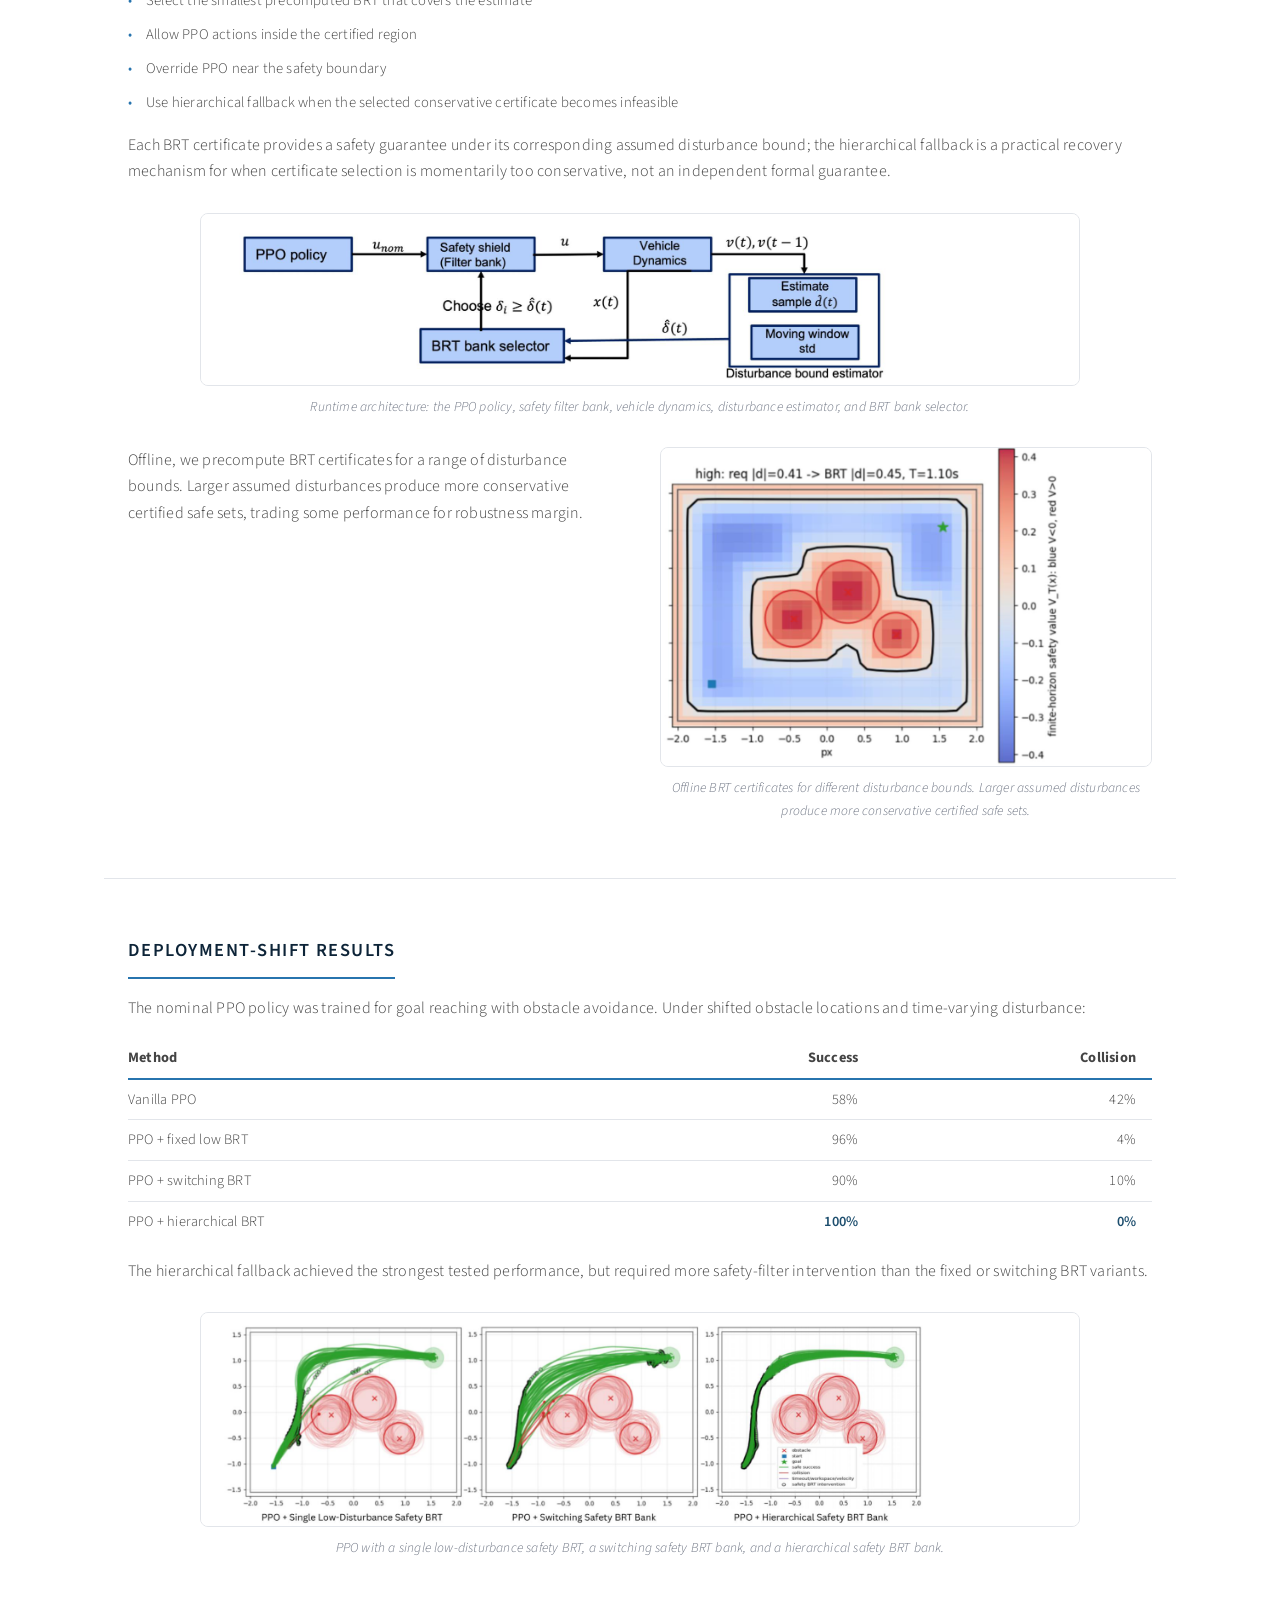
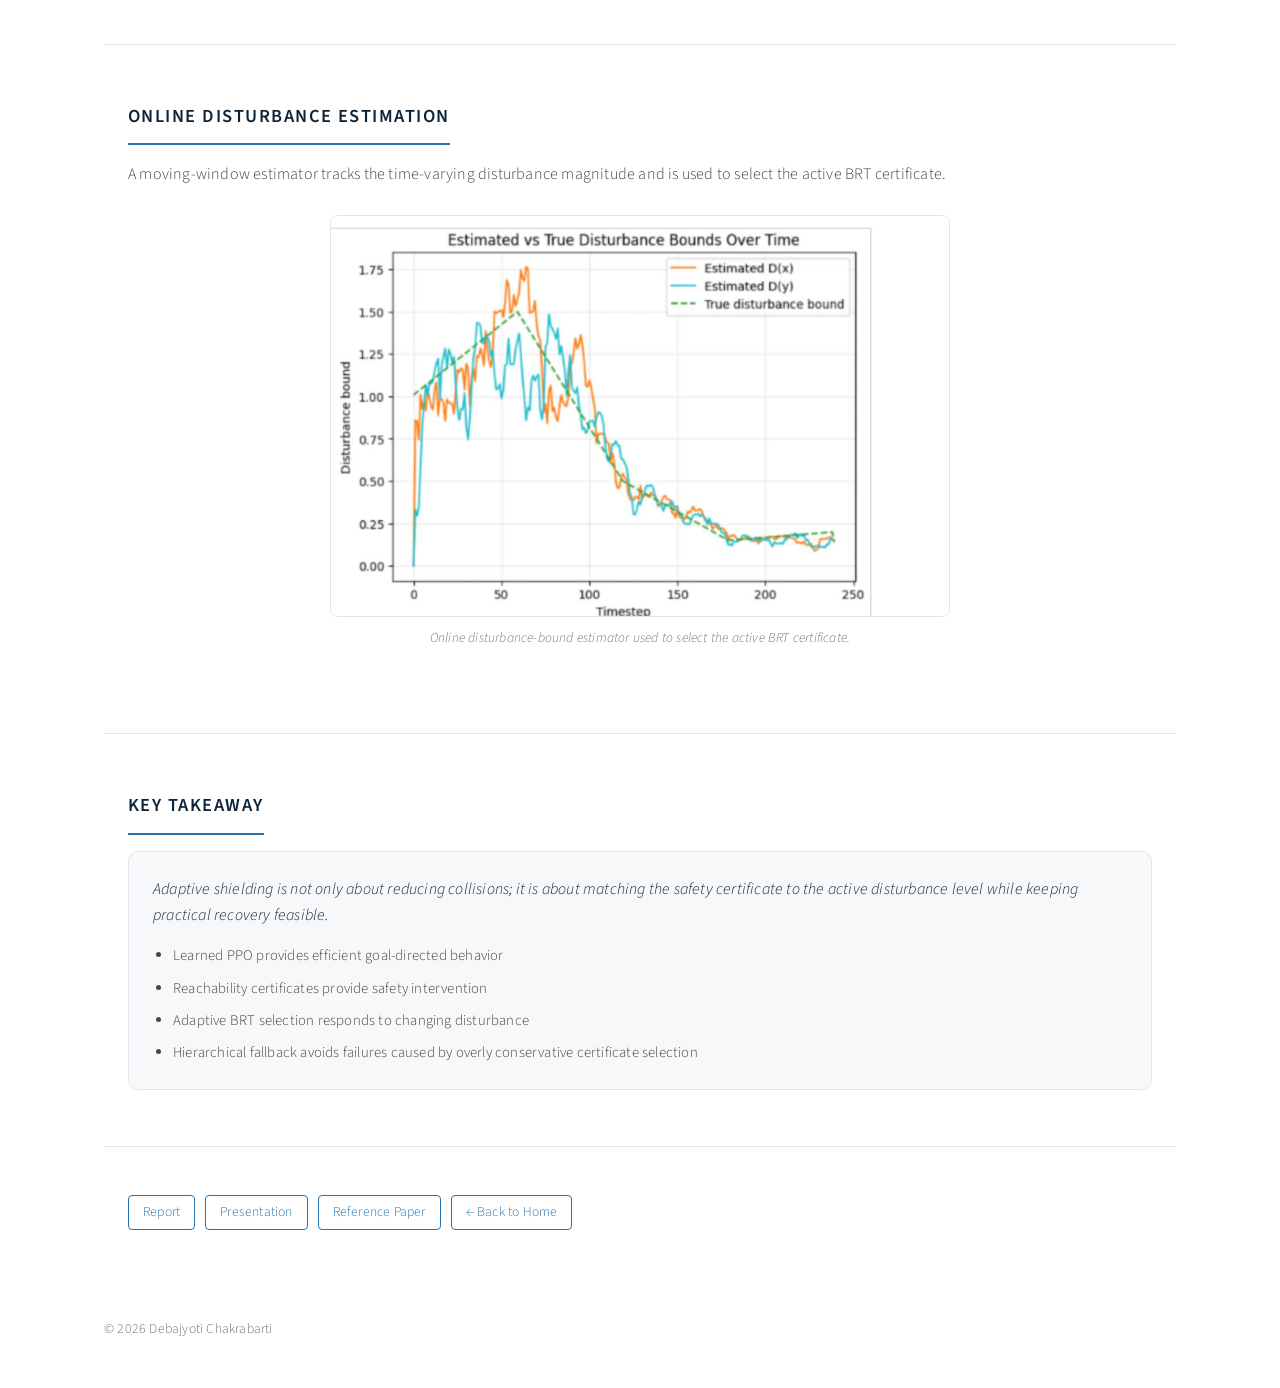
==== commit f28c5684: "Add OBCA project and update project references" ====
--- a/projects/adaptive-safety-shielding.html
+++ b/projects/adaptive-safety-shielding.html
@@ -40,6 +40,8 @@
                     rel="noopener">Report</a>
                 <a class="btn-link" href="../assets/docs/projects/adaptive_shielding/presentation.pptx"
                     target="_blank" rel="noopener">Presentation</a>
+                <a class="btn-link" href="https://arxiv.org/abs/1709.07523" target="_blank"
+                    rel="noopener">Reference Paper</a>
                 <a class="btn-link" href="../index.html#projects">&larr; Back to Home</a>
             </div>
         </section>
@@ -205,6 +207,8 @@
                     rel="noopener">Report</a>
                 <a class="btn-link" href="../assets/docs/projects/adaptive_shielding/presentation.pptx"
                     target="_blank" rel="noopener">Presentation</a>
+                <a class="btn-link" href="https://arxiv.org/abs/1709.07523" target="_blank"
+                    rel="noopener">Reference Paper</a>
                 <a class="btn-link" href="../index.html#projects">&larr; Back to Home</a>
             </div>
         </section>
--- a/assets/css/style.css
+++ b/assets/css/style.css
@@ -547,6 +547,13 @@
     border-radius: 0;
 }
 
+/* Give the extra-wide Adaptive Safety result montage more visual presence on the homepage. */
+.project-card .adaptive-safety-card-image {
+    width: 112%;
+    max-width: none;
+    margin-left: -6%;
+}
+
 .project-card-body {
     padding: 18px 20px;
     display: flex;
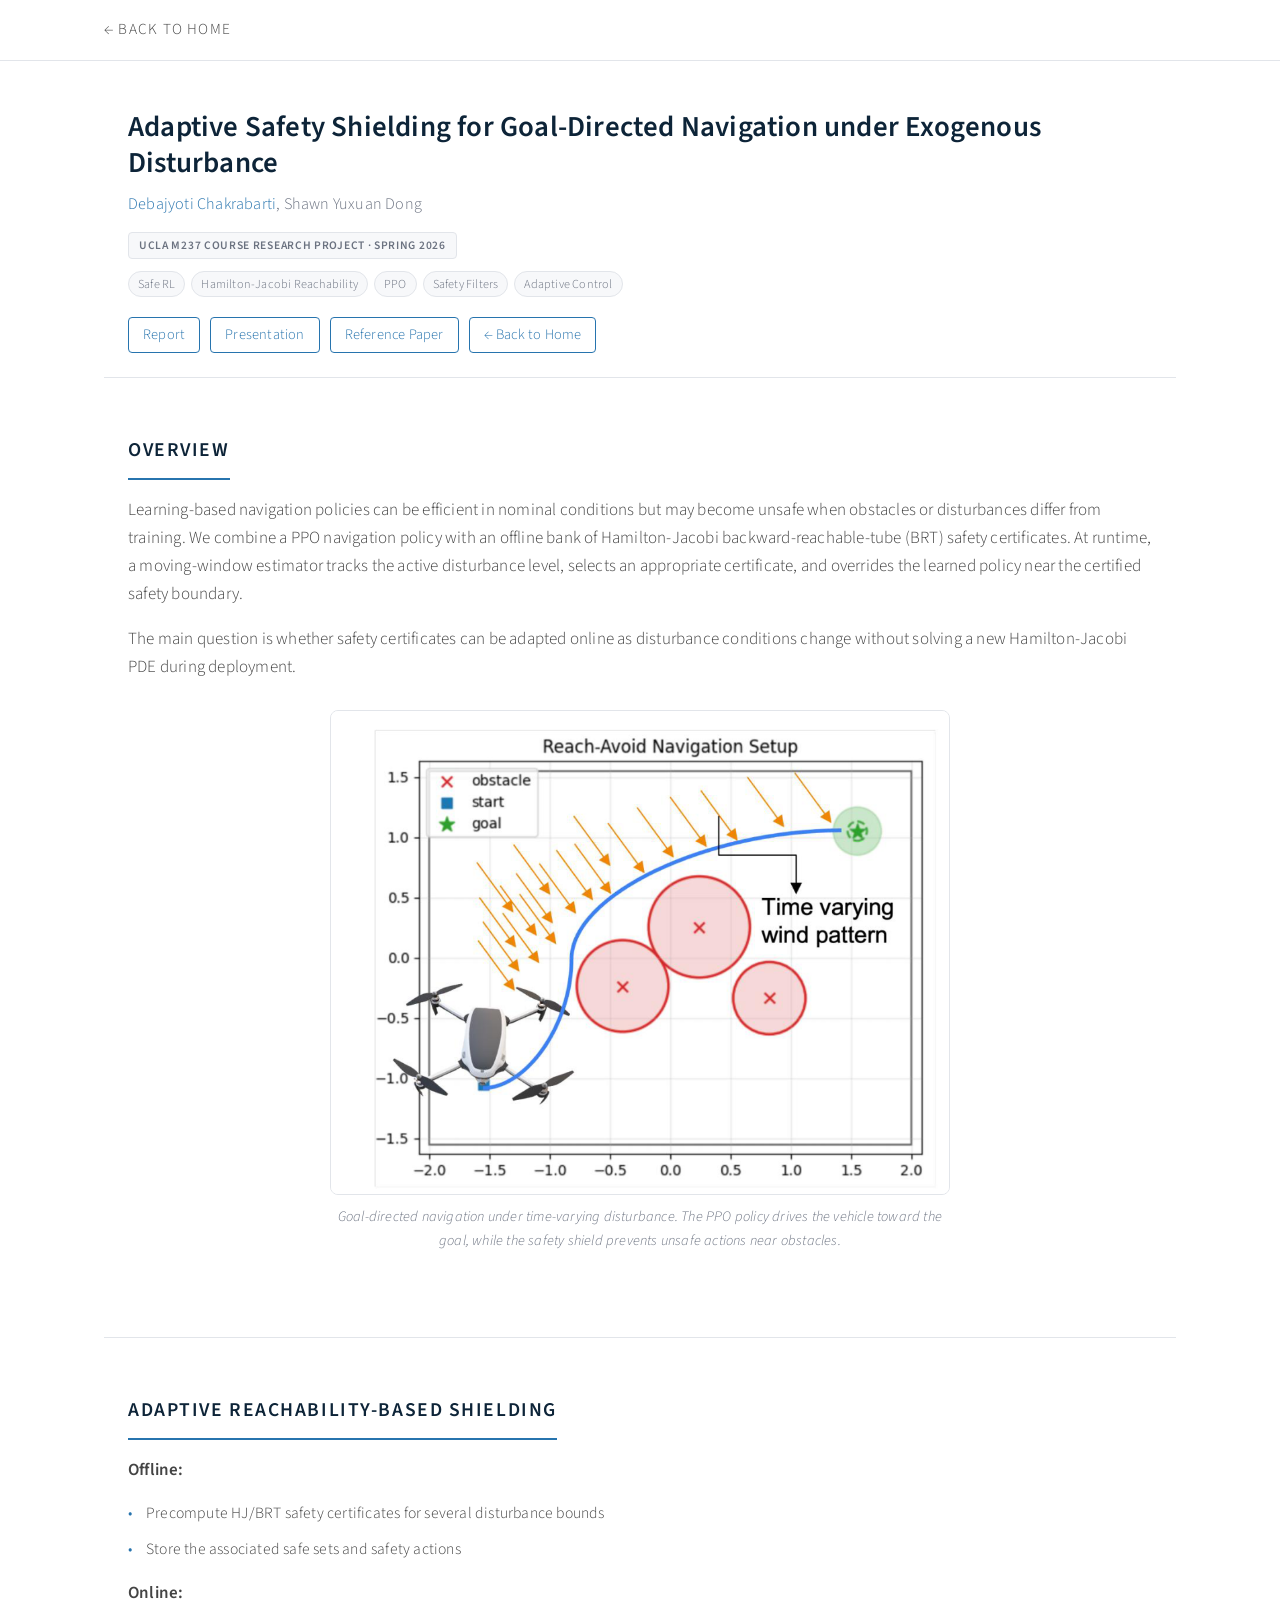
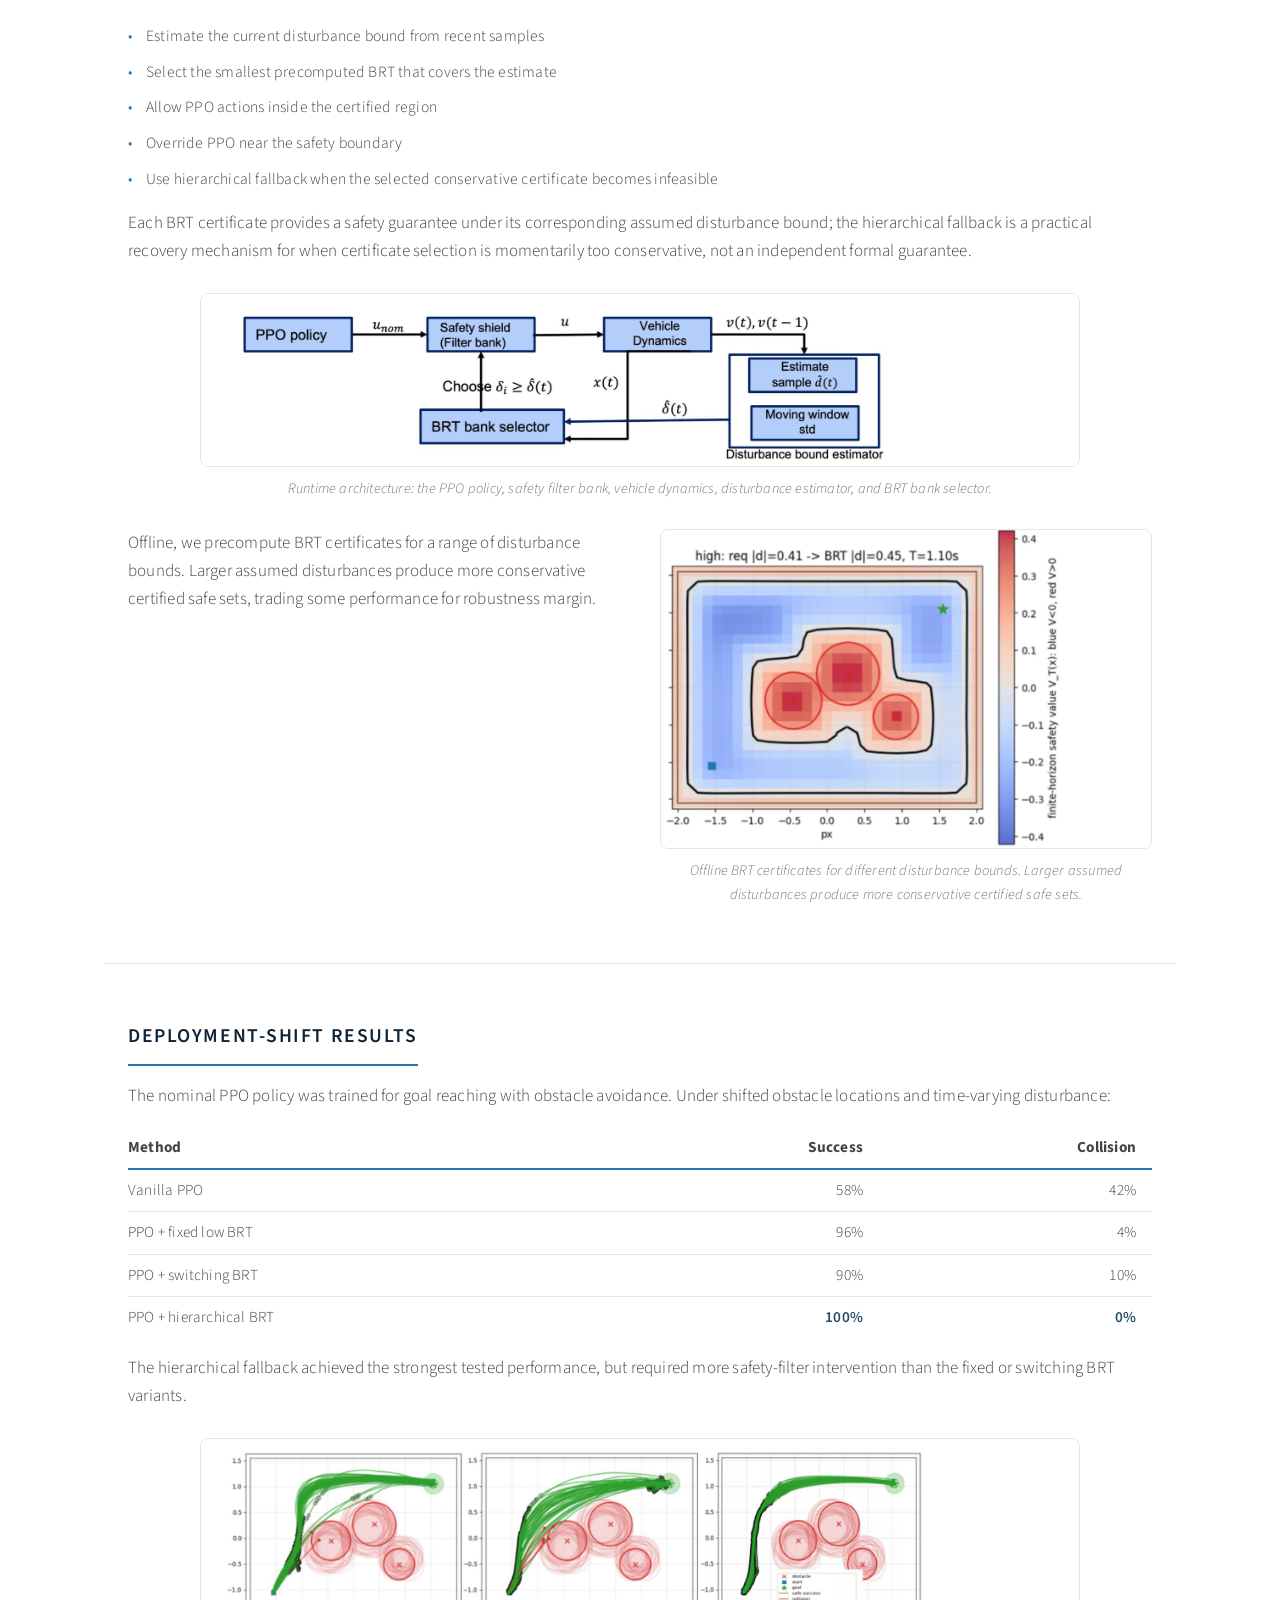
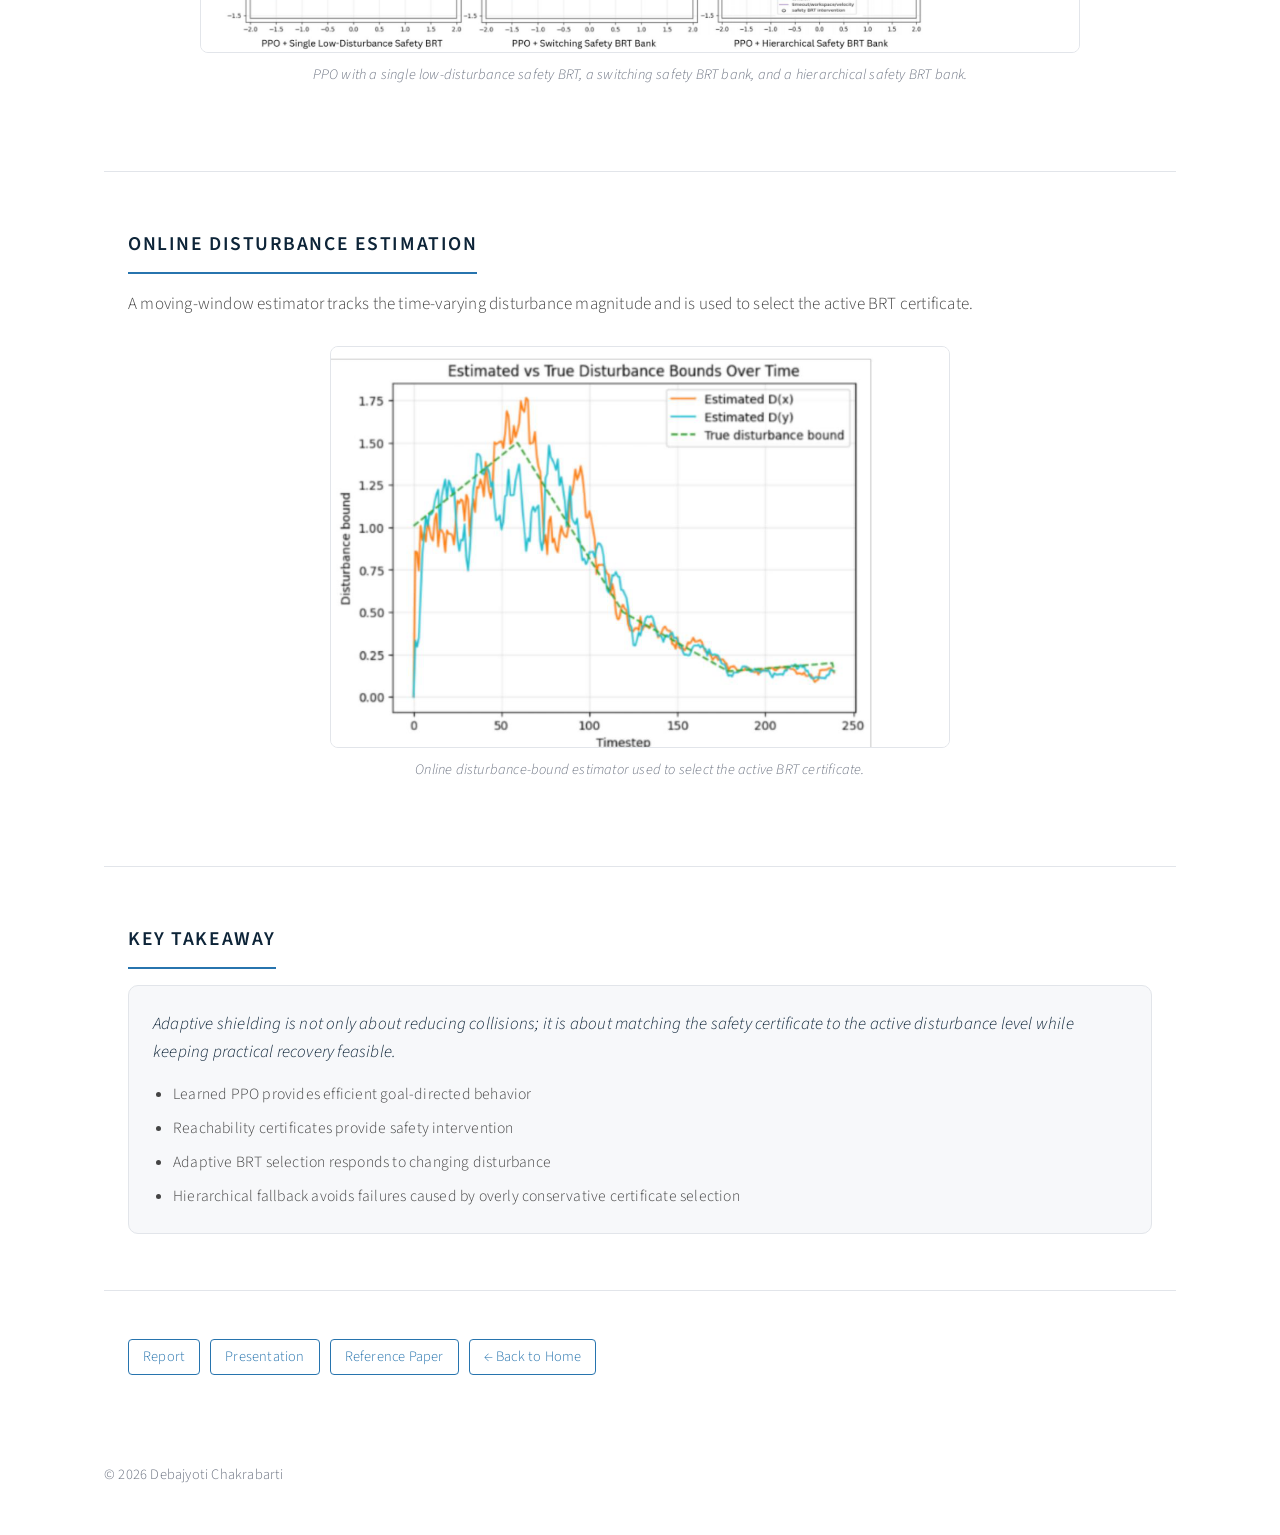
==== commit fe22359a: "Add persistent light and dark themes" ====
--- a/projects/adaptive-safety-shielding.html
+++ b/projects/adaptive-safety-shielding.html
@@ -7,6 +7,7 @@
     <link href="https://fonts.googleapis.com/css2?family=Source+Sans+Pro:wght@200;300;400;600;700;900&display=swap"
         rel="stylesheet">
     <link rel="stylesheet" type="text/css" href="../assets/css/style.css" />
+    <script src="../assets/js/theme.js"></script>
     <title>Adaptive Safety Shielding — Debajyoti Chakrabarti</title>
     <link rel="icon" type="image/x-icon" href="../assets/images/ucla.ico">
 </head>
--- a/assets/css/style.css
+++ b/assets/css/style.css
@@ -3,12 +3,31 @@
     --grey-light: #6b7280;
     --border: #e2e5ea;
     --surface: #f7f8fa;
+    --background: #fff;
+    --card: #fff;
+    --header-bg: rgba(255, 255, 255, 0.85);
+    --disabled: #b7bcc4;
     --navy-dark: #0d2438;
     --navy: #1d4e6e;
+    --solid-navy: #1d4e6e;
     --accent: #2774ae; /* UCLA blue */
     --max-width: 1120px;
 }
 
+html[data-theme="dark"] {
+    --grey: #d4dbe3;
+    --grey-light: #9daaba;
+    --border: #2d3a47;
+    --surface: #151f29;
+    --background: #0b1219;
+    --card: #101923;
+    --header-bg: rgba(11, 18, 25, 0.9);
+    --disabled: #667482;
+    --navy-dark: #f1f5f9;
+    --navy: #9bd3f5;
+    --accent: #66b8ec;
+}
+
 * {
     box-sizing: border-box;
 }
@@ -18,13 +37,19 @@
     padding: 0;
 }
 
+html {
+    background: var(--background);
+}
+
 body {
     font-family: 'Source Sans Pro', sans-serif;
+    font-size: 17px;
     font-weight: 300;
     letter-spacing: 0.2px;
     color: var(--grey);
     line-height: 1.65;
-    background: #fff;
+    background: var(--background);
+    transition: background-color 0.2s ease, color 0.2s ease;
 }
 
 p {
@@ -62,7 +87,7 @@
     position: sticky;
     top: 0;
     z-index: 999;
-    background: rgba(255, 255, 255, 0.85);
+    background: var(--header-bg);
     backdrop-filter: blur(8px);
     border-bottom: 1px solid var(--border);
 }
@@ -88,8 +113,36 @@
     text-decoration: none;
 }
 
+.theme-toggle {
+    display: inline-flex;
+    align-items: center;
+    gap: 7px;
+    margin-left: auto;
+    padding: 6px 11px;
+    border: 1px solid var(--border);
+    border-radius: 999px;
+    background: var(--surface);
+    color: var(--grey);
+    font: inherit;
+    font-size: 0.82em;
+    font-weight: 400;
+    text-transform: uppercase;
+    letter-spacing: 0.06em;
+    cursor: pointer;
+}
+
+.theme-toggle:hover {
+    color: var(--accent);
+    border-color: var(--accent);
+}
+
+.theme-toggle-icon {
+    font-size: 1.1em;
+    line-height: 1;
+}
+
 .nav-disabled {
-    color: #b7bcc4;
+    color: var(--disabled);
     cursor: default;
 }
 
@@ -107,7 +160,7 @@
     width: 220px;
     height: 220px;
     border-radius: 50%;
-    background: var(--navy);
+    background: var(--solid-navy);
     color: #fff;
     display: flex;
     align-items: center;
@@ -182,7 +235,7 @@
 }
 
 .pill.nav-disabled {
-    color: #b7bcc4;
+    color: var(--disabled);
     border-color: var(--border);
 }
 
@@ -277,7 +330,7 @@
 }
 
 .pub-link.disabled {
-    color: #b9bfc7;
+    color: var(--disabled);
     cursor: default;
 }
 
@@ -371,12 +424,12 @@
 .badge-ongoing {
     color: var(--navy);
     border: 1px solid var(--accent);
-    background: #fff;
+    background: var(--card);
 }
 
 .badge-accepted {
     color: #fff;
-    background: var(--navy);
+    background: var(--solid-navy);
 }
 
 .badge-course {
@@ -433,7 +486,7 @@
 }
 
 .btn-link.disabled {
-    color: #b9bfc7;
+    color: var(--disabled);
     border-color: var(--border);
     cursor: default;
 }
@@ -478,7 +531,7 @@
     padding: 28px;
     border: 1px solid var(--border);
     border-radius: 10px;
-    background: #fff;
+    background: var(--card);
 }
 
 .feature-media {
@@ -525,12 +578,23 @@
     gap: 24px;
 }
 
+.project-column {
+    display: flex;
+    flex-direction: column;
+    gap: 24px;
+}
+
+/* Keep the two masonry-style columns level along their lower edge. */
+.project-column .project-card:last-child {
+    flex: 1;
+}
+
 .project-card {
     display: flex;
     flex-direction: column;
     border: 1px solid var(--border);
     border-radius: 10px;
-    background: #fff;
+    background: var(--card);
     overflow: hidden;
 }
 
@@ -545,13 +609,6 @@
     border: none;
     border-bottom: 1px solid var(--border);
     border-radius: 0;
-}
-
-/* Give the extra-wide Adaptive Safety result montage more visual presence on the homepage. */
-.project-card .adaptive-safety-card-image {
-    width: 112%;
-    max-width: none;
-    margin-left: -6%;
 }
 
 .project-card-body {
@@ -681,7 +738,28 @@
     }
 
     .project-grid {
-        grid-template-columns: 1fr;
+        display: flex;
+        flex-direction: column;
+    }
+
+    .project-column {
+        display: contents;
+    }
+
+    .project-card-adaptive {
+        order: 1;
+    }
+
+    .project-card-vlaps {
+        order: 2;
+    }
+
+    .project-card-emg {
+        order: 3;
+    }
+
+    .project-card-obca {
+        order: 4;
     }
 
     .twocol-grid {
@@ -702,6 +780,17 @@
 
 .research-main .section {
     max-width: 1180px;
+}
+
+/* Denser rhythm for long, sectioned project pages. */
+.research-main.compact-sections .research-section {
+    padding-top: 32px;
+    padding-bottom: 32px;
+}
+
+.research-main.compact-sections .research-section > .research-figure {
+    margin-top: 20px;
+    margin-bottom: 20px;
 }
 
 .research-abstract {
@@ -876,3 +965,18 @@
     font-weight: 600;
     color: var(--navy);
 }
+
+/* Keep project-page figures and text within the viewport on phones. */
+@media (max-width: 800px) {
+    .research-main .twocol-grid,
+    .research-main .figure-pair {
+        flex-direction: column;
+    }
+
+    .research-main .twocol-text,
+    .research-main .twocol-figure,
+    .research-main .figure-pair .research-figure {
+        flex: none;
+        width: 100%;
+    }
+}
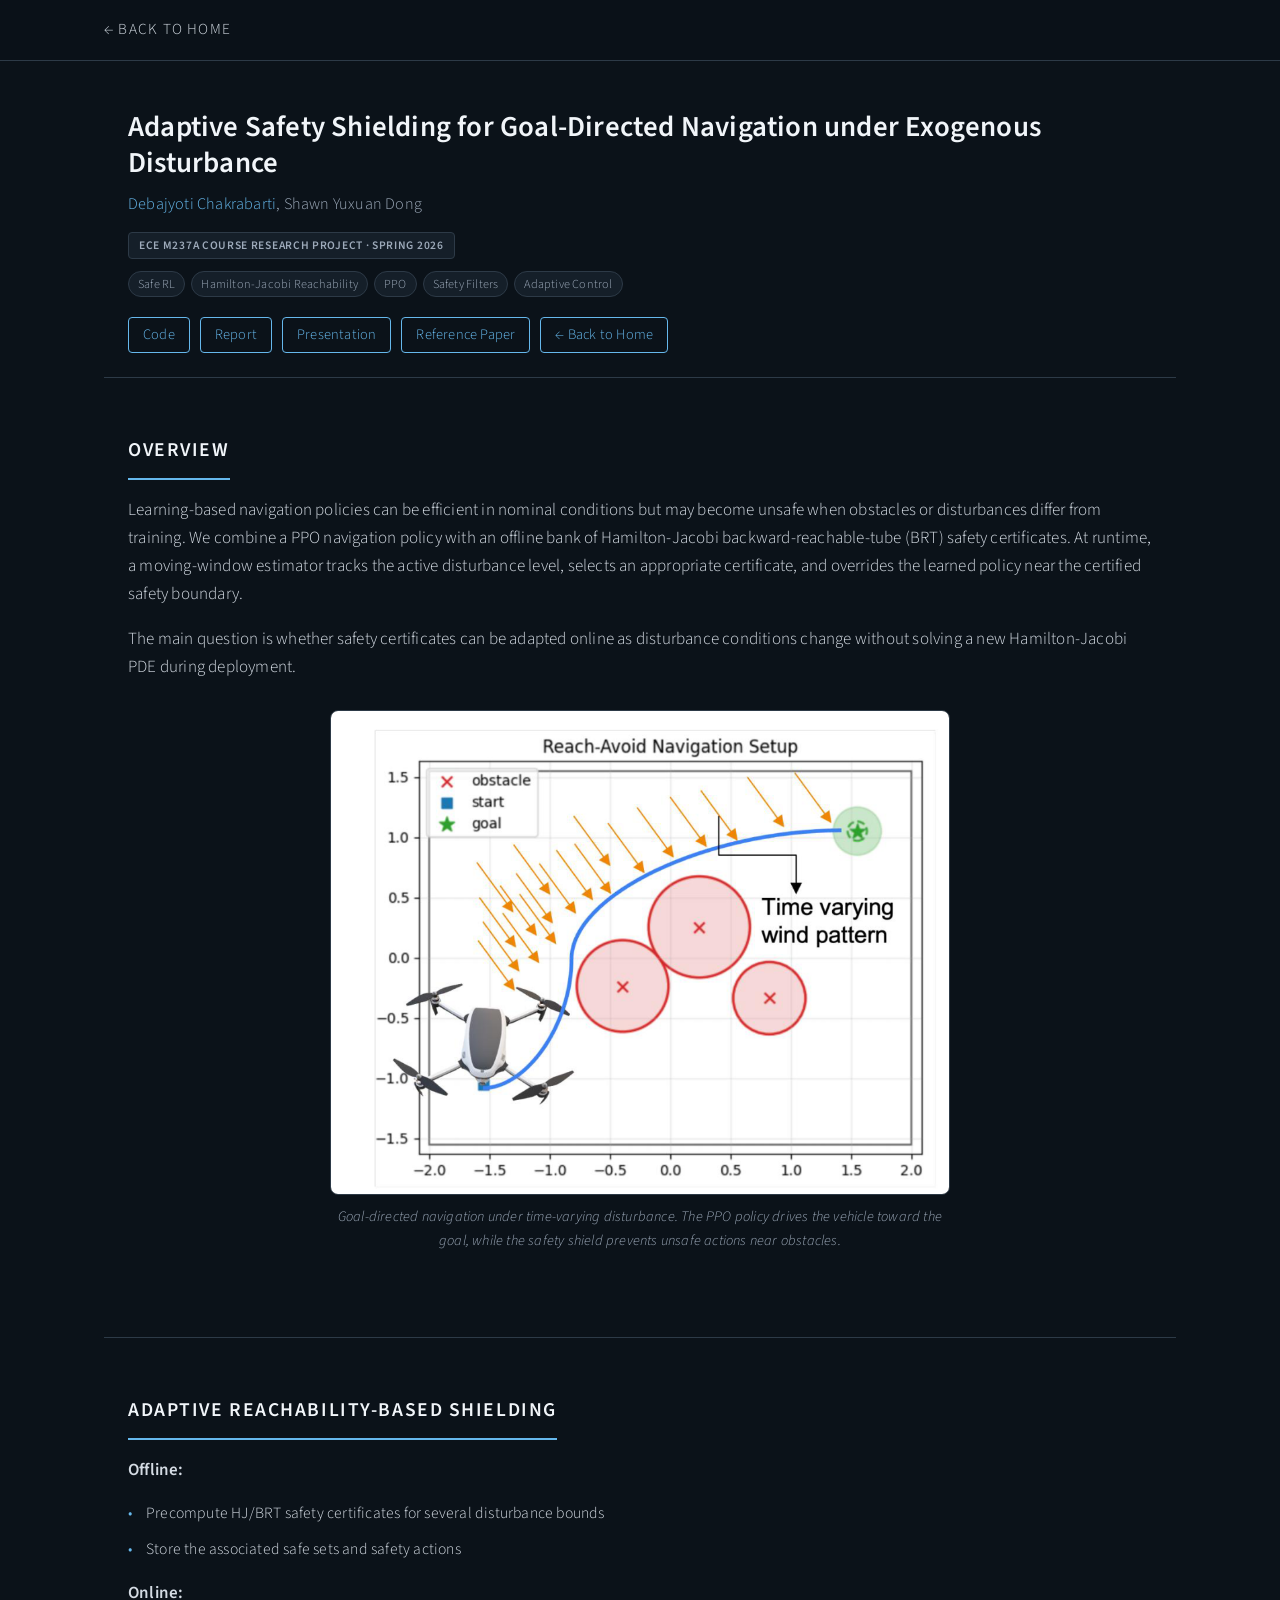
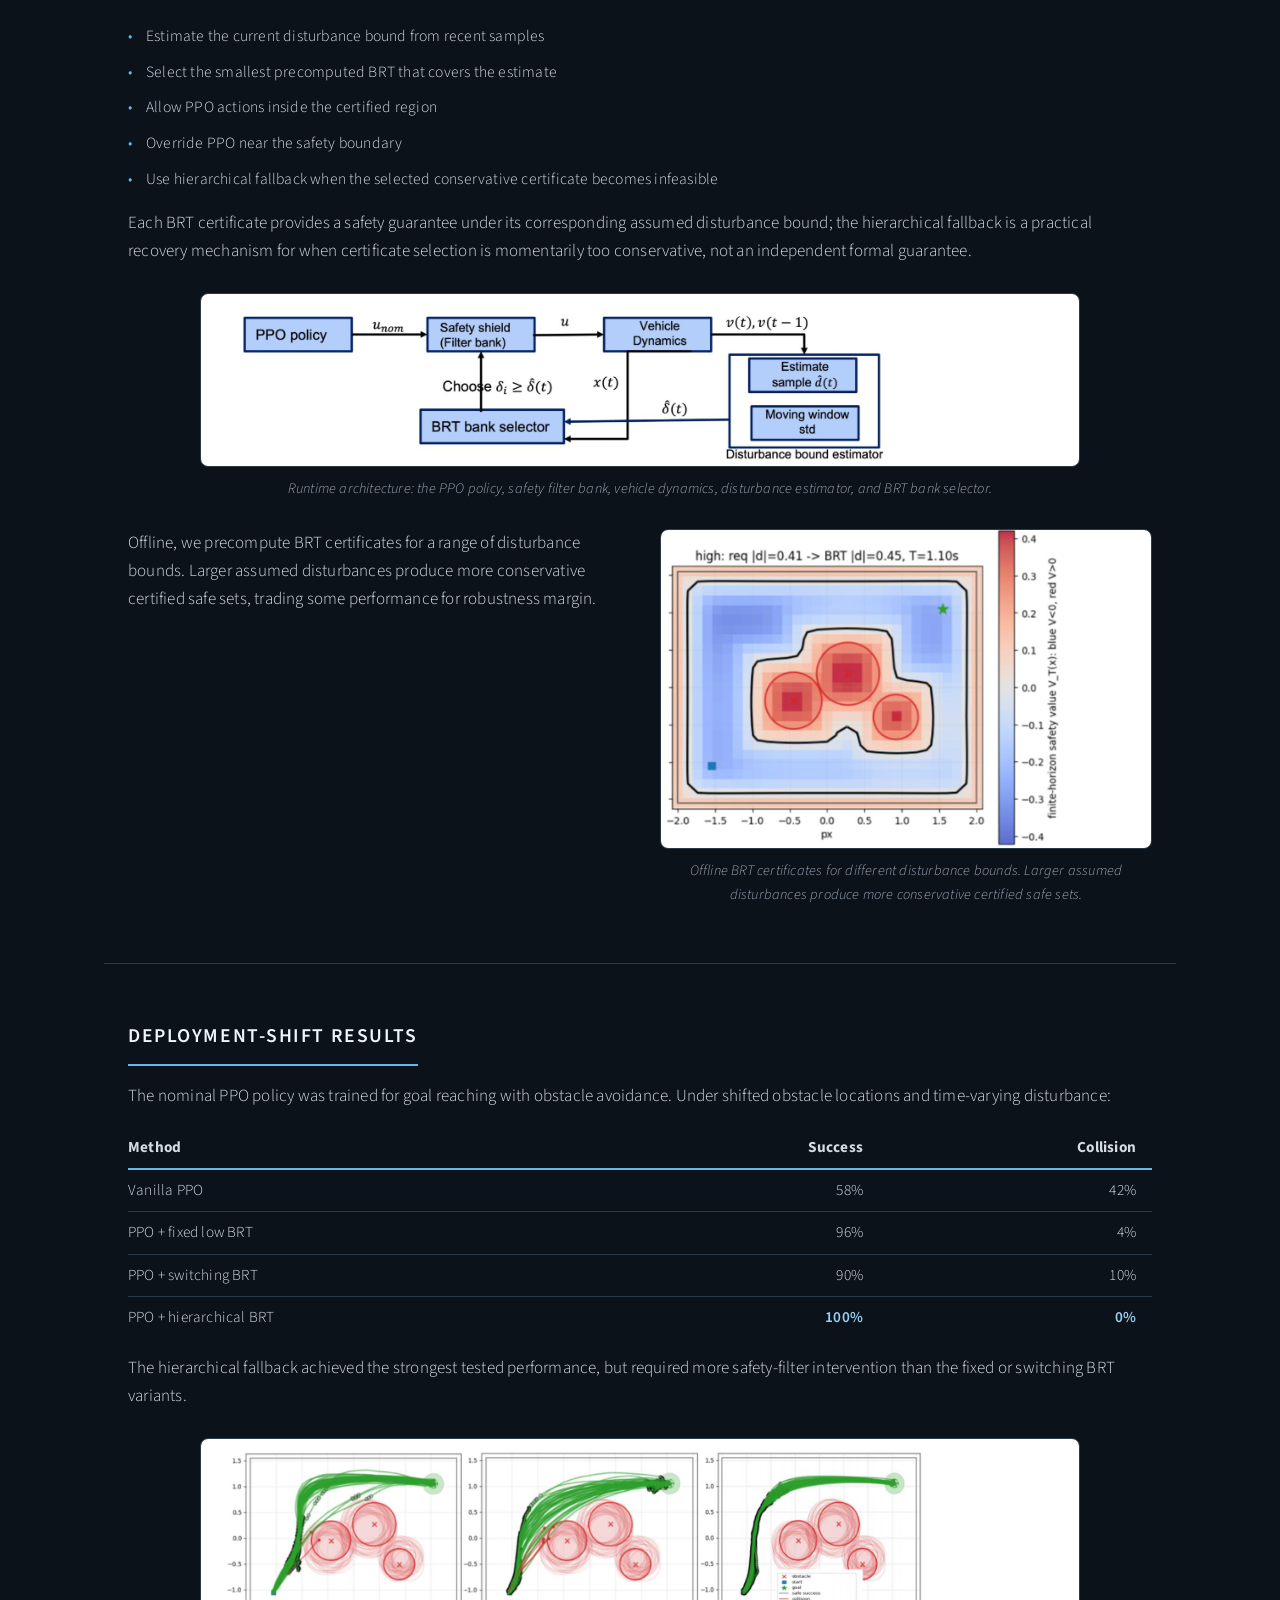
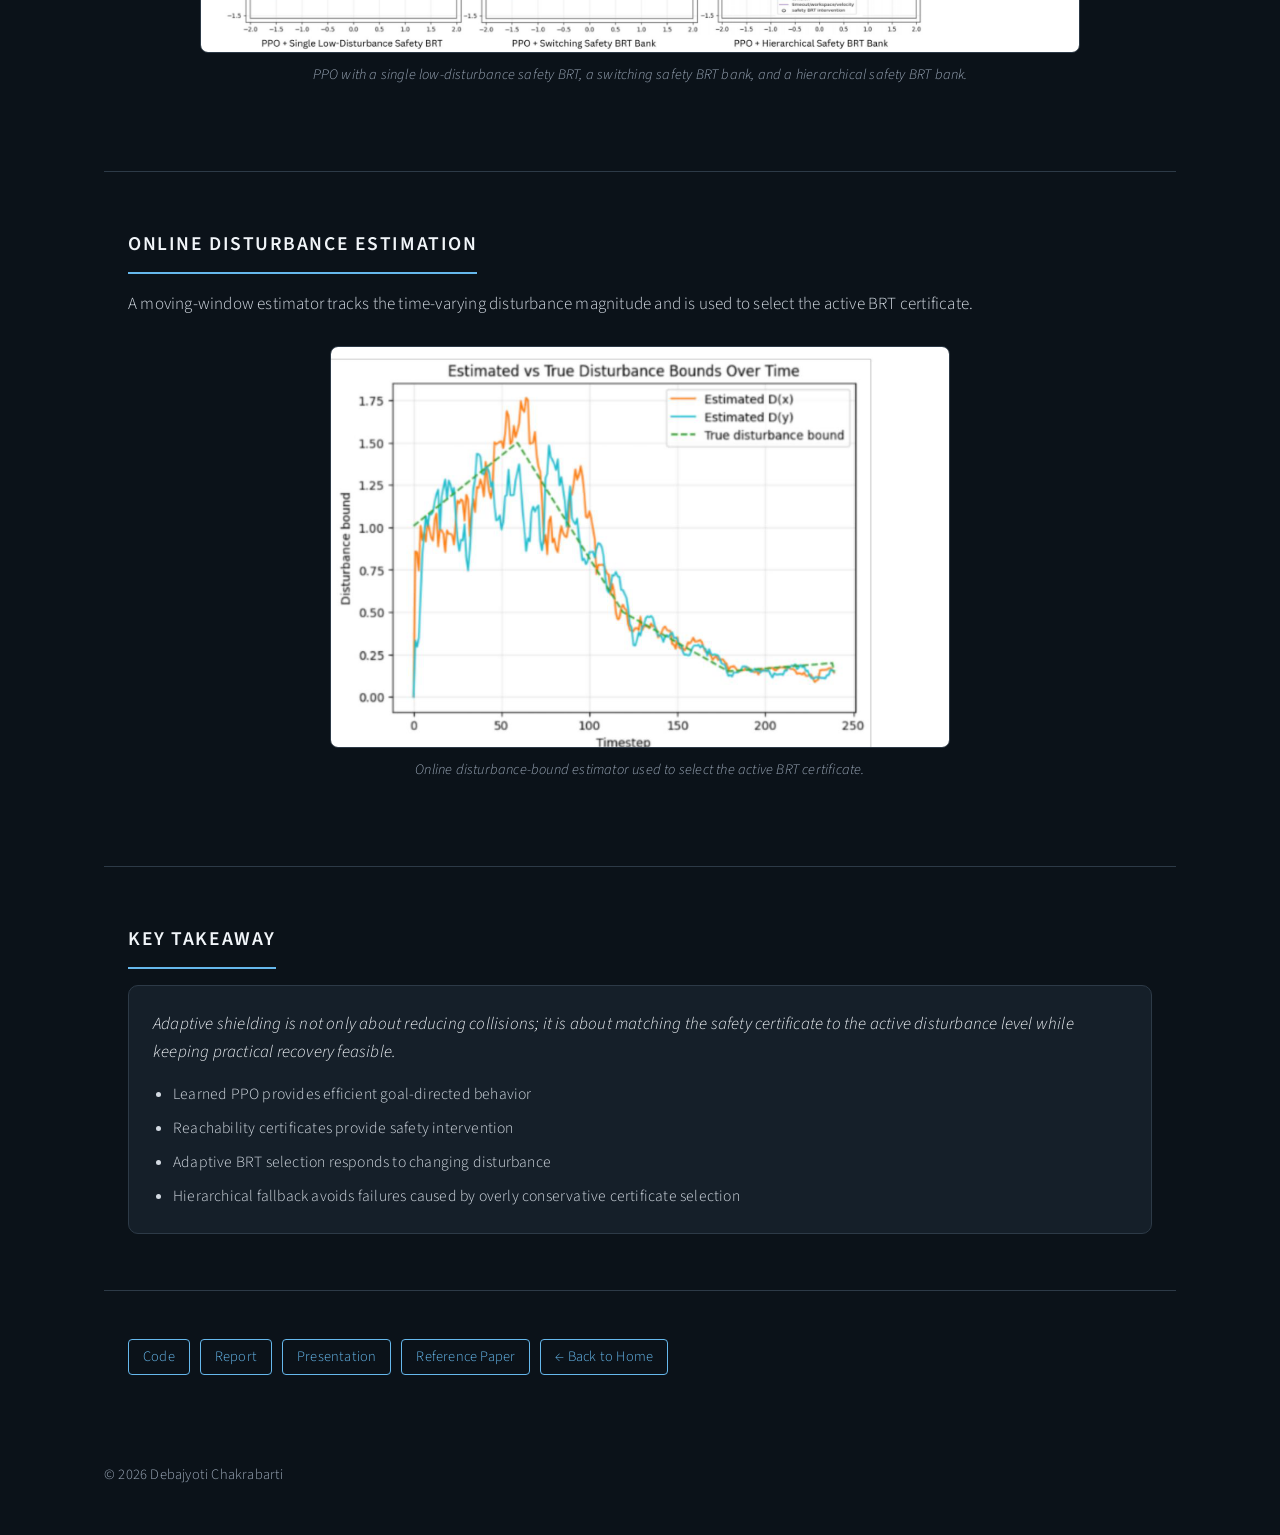
==== commit 63d3942b: "Update course project labels and adaptive shielding code links" ====
--- a/projects/adaptive-safety-shielding.html
+++ b/projects/adaptive-safety-shielding.html
@@ -27,7 +27,7 @@
             <p class="sub-role" style="margin-bottom: 14px;"><a href="../index.html#about">Debajyoti
                     Chakrabarti</a>, Shawn Yuxuan Dong</p>
             <div class="feature-heading">
-                <span class="badge badge-course">UCLA M237 Course Research Project &middot; Spring 2026</span>
+                <span class="badge badge-course">ECE M237A Course Research Project &middot; Spring 2026</span>
             </div>
             <div class="tag-row" style="margin-top: 12px;">
                 <span class="tag">Safe RL</span>
@@ -37,6 +37,8 @@
                 <span class="tag">Adaptive Control</span>
             </div>
             <div class="btn-row" style="margin-top: 20px;">
+                <a class="btn-link" href="https://github.com/ajshawn/adaptive_shielding" target="_blank"
+                    rel="noopener">Code</a>
                 <a class="btn-link" href="../assets/docs/projects/adaptive_shielding/report.pdf" target="_blank"
                     rel="noopener">Report</a>
                 <a class="btn-link" href="../assets/docs/projects/adaptive_shielding/presentation.pptx"
@@ -204,6 +206,8 @@
 
         <section class="section research-section" style="padding-top: 32px;">
             <div class="btn-row">
+                <a class="btn-link" href="https://github.com/ajshawn/adaptive_shielding" target="_blank"
+                    rel="noopener">Code</a>
                 <a class="btn-link" href="../assets/docs/projects/adaptive_shielding/report.pdf" target="_blank"
                     rel="noopener">Report</a>
                 <a class="btn-link" href="../assets/docs/projects/adaptive_shielding/presentation.pptx"
--- a/assets/css/style.css
+++ b/assets/css/style.css
@@ -689,6 +689,16 @@
         padding: 48px 0 32px 0;
     }
 
+    .hero-content {
+        width: 100%;
+        max-width: 100%;
+    }
+
+    .hero h1 {
+        font-size: 2em;
+        overflow-wrap: anywhere;
+    }
+
     .contact-row {
         justify-content: center;
     }
@@ -698,9 +708,19 @@
     }
 
     .nav {
-        gap: 16px;
+        justify-content: center;
+        gap: 10px 14px;
         height: auto;
         padding: 12px 0;
+    }
+
+    .nav a,
+    .nav .nav-disabled {
+        font-size: 0.82em;
+    }
+
+    .theme-toggle {
+        margin-left: 0;
     }
 
     .section {
@@ -791,6 +811,565 @@
 .research-main.compact-sections .research-section > .research-figure {
     margin-top: 20px;
     margin-bottom: 20px;
+}
+
+/* ISRO experience page */
+.isro-hero-section {
+    padding-top: 48px;
+    padding-bottom: 36px;
+}
+
+.isro-hero-grid {
+    display: grid;
+    grid-template-columns: minmax(0, 1.55fr) minmax(260px, 0.65fr);
+    gap: 48px;
+    align-items: center;
+}
+
+.isro-hero-copy h1 {
+    margin: 10px 0 16px;
+    font-size: 2em;
+    line-height: 1.25;
+}
+
+.isro-hero-lead {
+    color: var(--navy);
+    font-size: 1.16em;
+    font-weight: 400;
+    line-height: 1.5;
+}
+
+.isro-portrait {
+    margin: 0;
+    max-width: 390px;
+    justify-self: end;
+}
+
+.isro-figure-wide {
+    max-width: 1060px;
+}
+
+.isro-sequence-intro {
+    margin-bottom: 20px;
+}
+
+.isro-content-grid {
+    display: grid;
+    grid-template-columns: minmax(0, 1.55fr) minmax(260px, 0.7fr);
+    gap: 34px;
+    align-items: center;
+    margin: 20px 0 30px;
+}
+
+.isro-content-grid .research-figure {
+    margin: 0 auto;
+}
+
+.isro-technical-list {
+    margin: 14px 0 26px;
+    padding-left: 28px;
+}
+
+.isro-technical-list li {
+    margin-bottom: 9px;
+    padding-left: 4px;
+}
+
+.research-figure.isro-flow-figure {
+    max-width: 1000px;
+    margin-top: 20px;
+    margin-bottom: 34px;
+}
+
+.isro-component-figure .card-image,
+.isro-flow-figure .card-image,
+.isro-equation-wide .card-image {
+    display: block;
+    width: 100%;
+    object-fit: contain;
+    background: #fff;
+    border: 1px solid var(--border);
+    border-radius: 8px;
+}
+
+.research-figure.isro-equation-wide {
+    max-width: 820px;
+}
+
+.isro-base-equations.figure-pair {
+    justify-content: center;
+}
+
+.isro-base-equations.figure-pair .research-figure {
+    flex: 0 1 450px;
+    max-width: 450px;
+}
+
+.isro-base-equations.figure-pair .research-figure.isro-tgo-figure {
+    flex-basis: 450px;
+    max-width: 450px;
+}
+
+.isro-tgo-figure .card-image {
+    max-width: 390px;
+    margin: 0 auto;
+}
+
+.research-figure.isro-equation-compact {
+    max-width: 610px;
+}
+
+.research-figure.isro-levelset-figure {
+    max-width: 520px;
+}
+
+.research-figure.isro-projection-figure {
+    max-width: 760px;
+}
+
+.research-figure.isro-robustness-figure {
+    max-width: 400px;
+    margin-top: 20px;
+    margin-bottom: 26px;
+}
+
+.research-figure.isro-classifier-figure {
+    max-width: 500px;
+}
+
+.isro-guidance-key {
+    display: grid;
+    gap: 5px;
+    margin-top: 10px;
+    color: var(--grey-light);
+    font-size: 0.8em;
+    line-height: 1.25;
+}
+
+.isro-guidance-key span {
+    display: grid;
+    grid-template-columns: 30px 1fr;
+    gap: 5px;
+}
+
+.isro-guidance-key strong {
+    color: var(--accent);
+}
+
+.isro-base-equations .equation-figure .card-image,
+.isro-equation-wide.equation-figure .card-image {
+    border: 0;
+}
+
+.caption-nowrap {
+    white-space: nowrap;
+    font-size: 0.8em;
+}
+
+.isro-story-grid,
+.isro-analysis-grid {
+    margin-top: 28px;
+    align-items: center;
+}
+
+.isro-story-grid h3,
+.isro-analysis-grid h3,
+.research-section > h3 {
+    color: var(--navy-dark);
+    margin: 18px 0 10px;
+}
+
+.isro-equation-pair {
+    align-items: center;
+    margin: 24px 0 30px;
+}
+
+.isro-equation-pair .research-figure:first-child {
+    flex: 0.8;
+}
+
+.isro-equation-pair .research-figure:last-child {
+    flex: 1.2;
+}
+
+.equation-figure .card-image {
+    background: #fff;
+    padding: 18px;
+    box-sizing: border-box;
+}
+
+.isro-opening-figures,
+.isro-results-pair {
+    margin: 24px 0 30px;
+    align-items: center;
+}
+
+.isro-opening-figures .card-image {
+    max-height: 420px;
+    object-fit: contain;
+    background: #000;
+}
+
+.isro-gnc-flow .stage-card {
+    text-align: left;
+}
+
+.isro-gnc-foundation,
+.isro-boundary-pair {
+    margin: 24px 0 30px;
+    align-items: center;
+}
+
+.isro-gnc-foundation .card-image,
+.isro-boundary-pair .card-image {
+    max-height: 390px;
+    object-fit: contain;
+    background: #fff;
+}
+
+.slosh-model-pair .research-figure:first-child {
+    flex: 0 1 300px;
+    max-width: 300px;
+}
+
+.slosh-model-pair {
+    justify-content: center;
+}
+
+.slosh-model-pair .research-figure:last-child {
+    flex: 0 1 480px;
+    max-width: 480px;
+}
+
+.slosh-equation-figure {
+    margin: 22px auto 28px;
+    max-width: 520px;
+}
+
+.slosh-equation-figure .card-image {
+    display: block;
+    max-width: 370px;
+    margin: 0 auto;
+}
+
+.isro-mission-row {
+    align-items: stretch;
+}
+
+.isro-mission-row .stage-card h3 {
+    color: var(--navy-dark);
+    margin: 2px 0 8px;
+}
+
+.isro-publication-list li {
+    margin-bottom: 16px;
+}
+
+.equal-contribution-note {
+    margin-top: 8px;
+    color: var(--grey-light);
+    font-size: 0.88em;
+}
+
+/* Ongoing quadruped soccer research */
+.soccer-hero-section {
+    padding-top: 48px;
+    padding-bottom: 32px;
+}
+
+.soccer-hero-section h1 {
+    max-width: 920px;
+    margin: 8px 0 10px;
+    color: var(--navy-dark);
+    font-size: 2em;
+    line-height: 1.22;
+}
+
+.soccer-status-row {
+    margin-top: 14px;
+}
+
+.soccer-placeholder {
+    background: linear-gradient(135deg, var(--surface), var(--card));
+}
+
+.feature-media .soccer-card-video {
+    display: block;
+    width: 100%;
+    height: auto;
+    object-fit: contain;
+    border: 1px solid var(--border);
+    border-radius: 8px;
+}
+
+.soccer-video-placeholder {
+    display: flex;
+    align-items: center;
+    justify-content: center;
+    width: 100%;
+    max-width: 900px;
+    aspect-ratio: 16 / 9;
+    margin: 22px auto 0;
+    border: 1px dashed var(--border);
+    border-radius: 10px;
+    background: var(--surface);
+    color: var(--grey-light);
+    text-align: center;
+}
+
+.soccer-training-video {
+    display: block;
+    width: 100%;
+    height: auto;
+    max-width: 900px;
+    margin: 22px auto 0;
+    object-fit: contain;
+    border: 1px solid var(--border);
+    border-radius: 10px;
+}
+
+.research-figure.soccer-training-plot {
+    max-width: 398px;
+    margin: 22px auto 4px;
+}
+
+.soccer-training-crop {
+    width: 100%;
+    aspect-ratio: 398 / 260;
+    overflow: hidden;
+    border: 1px solid var(--border);
+    border-radius: 8px;
+    background: #fff;
+}
+
+.soccer-training-crop img {
+    display: block;
+    width: 100%;
+    height: auto;
+    margin-top: -10.05%;
+}
+
+.soccer-training-note {
+    max-width: 680px;
+    margin: 18px auto 0;
+    color: var(--grey-light);
+    font-size: 0.86em;
+}
+
+.self-play-ladder,
+.risk-learning-flow,
+.tail-risk-flow {
+    margin: 24px auto;
+    padding: 24px;
+    border: 1px solid var(--border);
+    border-radius: 12px;
+    background: var(--surface);
+}
+
+.self-play-ladder {
+    max-width: 500px;
+}
+
+.risk-learning-flow {
+    max-width: 680px;
+}
+
+.tail-risk-flow {
+    max-width: 520px;
+}
+
+.risk-outcome-grid {
+    display: grid;
+    grid-template-columns: repeat(2, minmax(0, 1fr));
+    gap: 22px;
+    align-items: start;
+}
+
+.risk-tail-column {
+    display: grid;
+    gap: 4px;
+}
+
+.risk-tail-node {
+    border-color: var(--accent);
+    background: color-mix(in srgb, var(--surface) 78%, var(--accent) 22%);
+}
+
+.soccer-compare-node {
+    border-style: dashed;
+    color: var(--accent);
+    font-weight: 600;
+}
+
+.soccer-primary-section {
+    margin-top: 32px;
+    margin-bottom: 32px;
+    padding: 38px 32px;
+    border: 1px solid var(--border);
+    border-left: 4px solid var(--accent);
+    border-radius: 12px;
+    background: linear-gradient(135deg, var(--surface), var(--card));
+}
+
+.preliminary-label {
+    color: var(--navy-dark);
+    font-weight: 600;
+}
+
+.soccer-performance-grid {
+    display: grid;
+    grid-template-columns: repeat(2, minmax(0, 1fr));
+    gap: 24px;
+    margin: 26px 0 30px;
+}
+
+.soccer-video-figure {
+    margin: 0;
+}
+
+.soccer-video-figure .soccer-training-video {
+    margin: 8px 0 0;
+}
+
+.soccer-video-label {
+    color: var(--navy-dark);
+    font-size: 0.9em;
+    font-weight: 600;
+    text-align: center;
+}
+
+.soccer-evaluation-note {
+    margin-top: 8px;
+    color: var(--navy-dark);
+    font-weight: 400;
+}
+
+.soccer-results-wrap {
+    margin: 12px 0 20px;
+}
+
+.soccer-results-table {
+    min-width: 690px;
+}
+
+.soccer-results-table th,
+.soccer-results-table td {
+    white-space: nowrap;
+}
+
+.table-scroll-hint {
+    display: none;
+    margin: 0 0 6px;
+    color: var(--grey-light);
+    font-size: 0.78em;
+    font-style: italic;
+}
+
+.soccer-architecture {
+    max-width: 760px;
+    margin: 26px auto 6px;
+    padding: 26px;
+    border: 1px solid var(--border);
+    border-radius: 12px;
+    background: var(--surface);
+}
+
+.soccer-diagram-node {
+    padding: 12px 16px;
+    border: 1px solid var(--border);
+    border-radius: 8px;
+    background: var(--card);
+    color: var(--navy-dark);
+    text-align: center;
+    line-height: 1.3;
+}
+
+.soccer-diagram-node span {
+    display: block;
+    margin-top: 3px;
+    color: var(--grey-light);
+    font-size: 0.78em;
+}
+
+.soccer-diagram-primary {
+    border-color: var(--accent);
+    box-shadow: inset 3px 0 0 var(--accent);
+}
+
+.soccer-diagram-arrow {
+    padding: 4px;
+    color: var(--accent);
+    font-size: 1.35em;
+    font-weight: 700;
+    text-align: center;
+}
+
+.soccer-branch-arrow {
+    letter-spacing: 2.5em;
+    text-indent: 2.5em;
+}
+
+.soccer-question-list li {
+    margin-bottom: 9px;
+}
+
+.soccer-ongoing-callout {
+    border-left: 4px solid var(--accent);
+}
+
+.soccer-ongoing-callout p {
+    margin: 0;
+}
+
+.soccer-back-row {
+    margin-top: 20px;
+}
+
+@media (max-width: 800px) {
+    .isro-hero-grid {
+        grid-template-columns: 1fr;
+        gap: 28px;
+    }
+
+    .isro-portrait {
+        justify-self: center;
+        max-width: 420px;
+    }
+
+    .isro-content-grid {
+        grid-template-columns: 1fr;
+        gap: 18px;
+    }
+
+    .soccer-hero-section h1 {
+        font-size: 1.65em;
+    }
+
+    .soccer-architecture {
+        padding: 18px;
+    }
+
+    .soccer-performance-grid {
+        grid-template-columns: 1fr;
+    }
+
+    .soccer-primary-section {
+        padding: 30px 20px;
+    }
+
+    .self-play-ladder,
+    .risk-learning-flow,
+    .tail-risk-flow {
+        padding: 18px;
+    }
+
+    .table-scroll-hint {
+        display: block;
+    }
+
+    .caption-nowrap {
+        white-space: normal;
+    }
 }
 
 .research-abstract {
